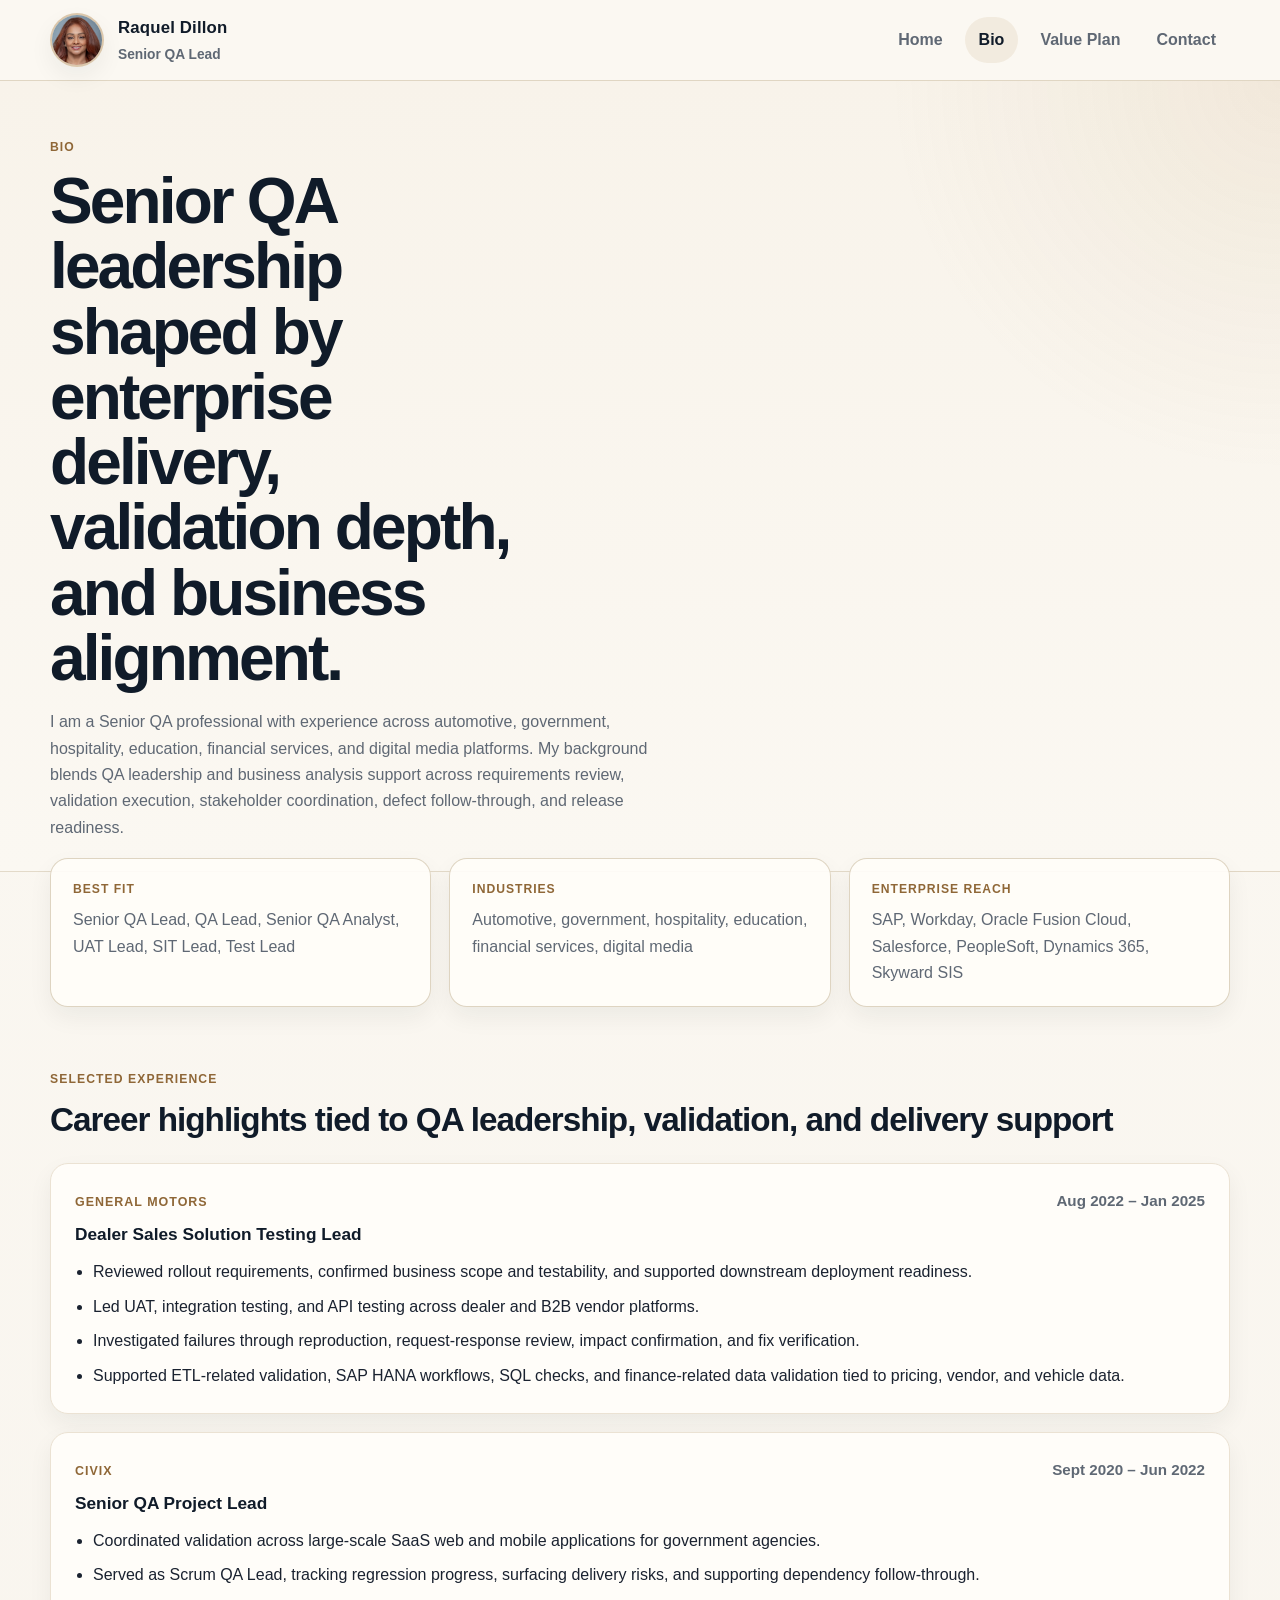
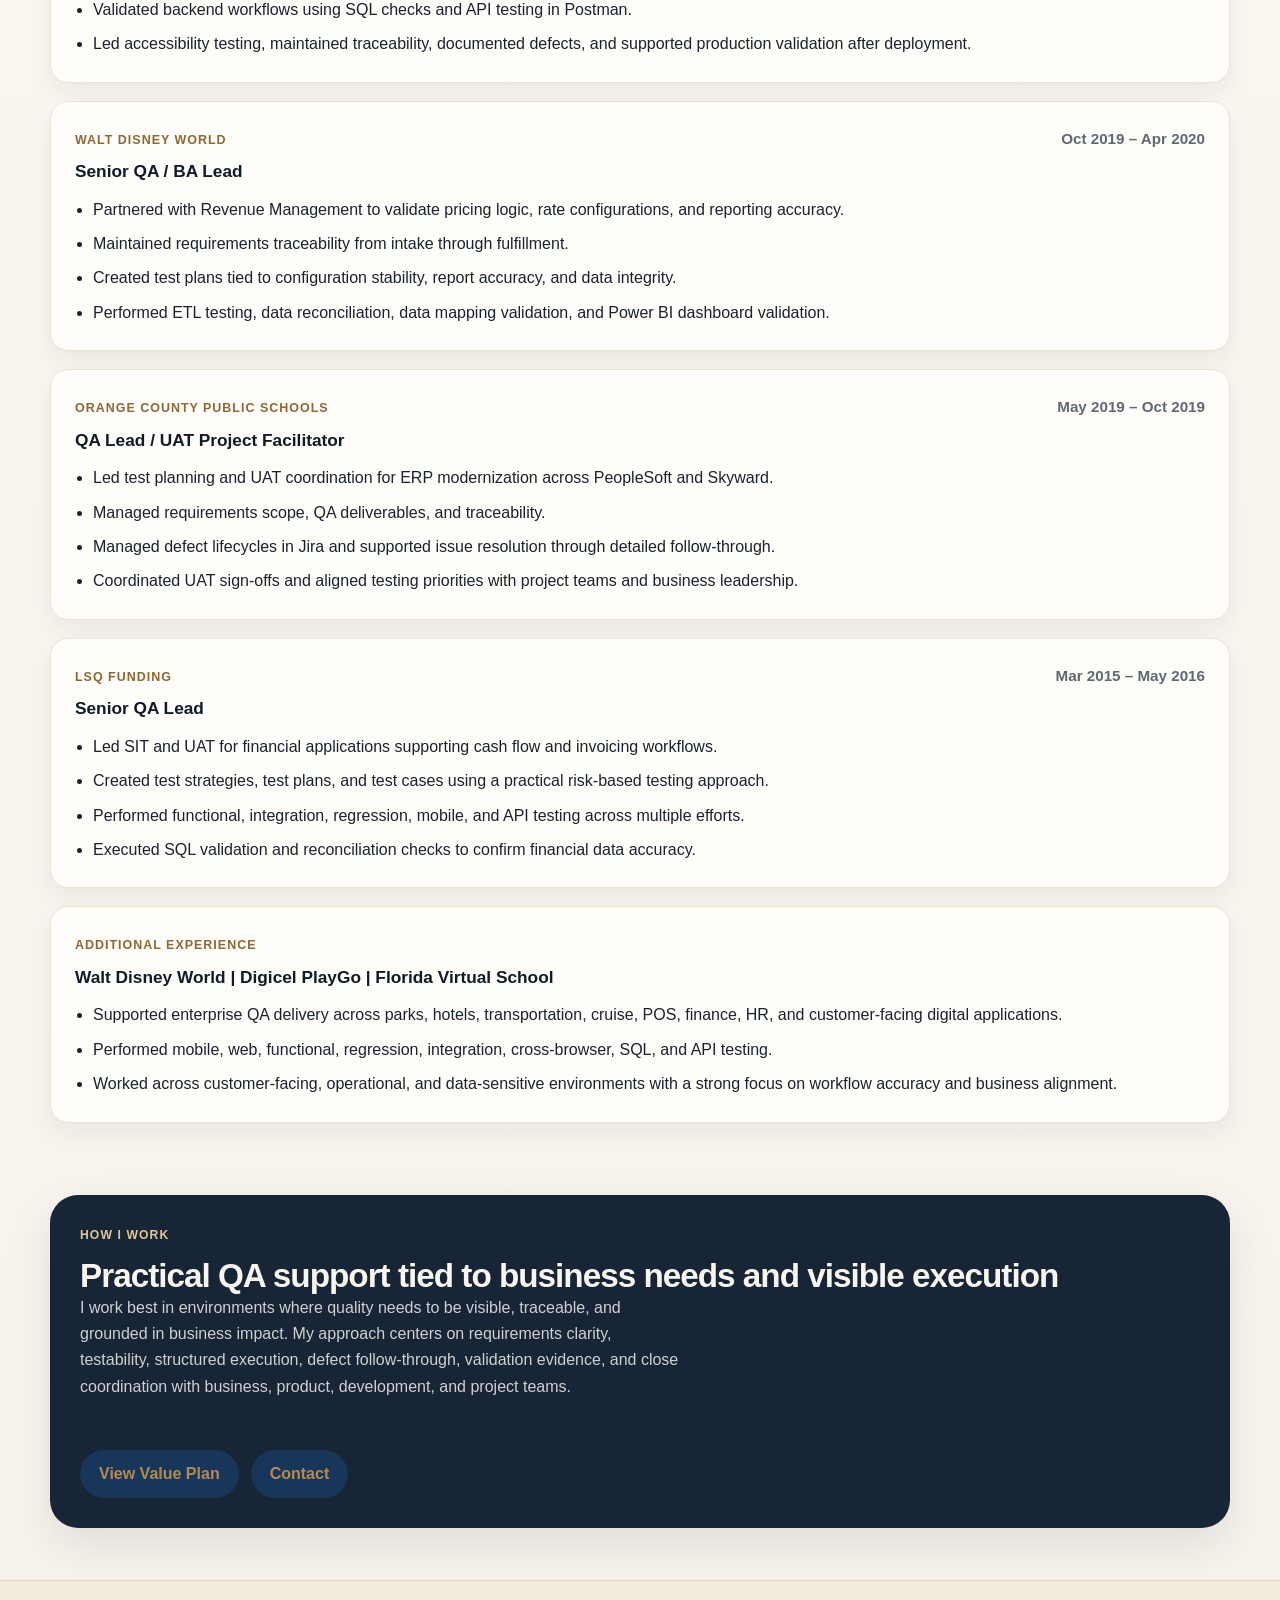
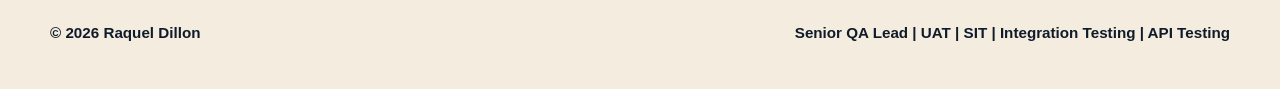
==== bio.html @ 54eb6326 "Update bio.html" ====
<!DOCTYPE html>
<html lang="en">
<head>
  <meta charset="UTF-8" />
  <meta name="viewport" content="width=device-width, initial-scale=1.0" />
  <title>Raquel Dillon | Bio</title>
  <meta
    name="description"
    content="Professional background and selected QA leadership experience across enterprise platforms."
  />
  <link rel="stylesheet" href="style.css" />
</head>
<body>
  <header class="site-header">
    <div class="container header-inner">
      <a class="brand-wrap" href="index.html" aria-label="Raquel Dillon home">
        <img class="profile-thumb" src="profile.jpg" alt="Raquel Dillon" />
        <div class="brand-block">
          <span class="brand-name">Raquel Dillon</span>
          <span class="brand-role">Senior QA Lead</span>
        </div>
      </a>

      <button class="menu-toggle" id="menuToggle" aria-label="Toggle navigation" aria-expanded="false" aria-controls="siteNav">
        <span></span>
        <span></span>
        <span></span>
      </button>

      <nav class="site-nav" id="siteNav">
        <a href="index.html">Home</a>
        <a class="active" href="bio.html">Bio</a>
        <a href="valueplan.html">Value Plan</a>
        <a href="contact.html">Contact</a>
      </nav>
    </div>
  </header>

  <main>
    <section class="hero hero-page">
      <div class="container">
        <div class="page-intro">
          <p class="eyebrow">Bio</p>
          <h1>Senior QA leadership shaped by enterprise delivery, validation depth, and business alignment.</h1>
          <p class="hero-copy narrow-copy">
            I am a Senior QA professional with experience across automotive, government, hospitality, education, financial services, and digital media platforms. My background blends QA leadership and business analysis support across requirements review, validation execution, stakeholder coordination, defect follow-through, and release readiness.
          </p>
        </div>
      </div>
    </section>

    <section class="proof-band">
      <div class="container proof-grid">
        <div class="proof-item">
          <span class="proof-kicker">Best Fit</span>
          <p>Senior QA Lead, QA Lead, Senior QA Analyst, UAT Lead, SIT Lead, Test Lead</p>
        </div>
        <div class="proof-item">
          <span class="proof-kicker">Industries</span>
          <p>Automotive, government, hospitality, education, financial services, digital media</p>
        </div>
        <div class="proof-item">
          <span class="proof-kicker">Enterprise Reach</span>
          <p>SAP, Workday, Oracle Fusion Cloud, Salesforce, PeopleSoft, Dynamics 365, Skyward SIS</p>
        </div>
      </div>
    </section>

    <section class="section">
      <div class="container">
        <div class="section-heading">
          <p class="eyebrow">Selected Experience</p>
          <h2>Career highlights tied to QA leadership, validation, and delivery support</h2>
        </div>

        <div class="bio-stack">
          <article class="bio-entry">
            <div class="bio-entry-head">
              <div>
                <span class="experience-company">General Motors</span>
                <h3>Dealer Sales Solution Testing Lead</h3>
              </div>
              <span class="entry-date">Aug 2022 – Jan 2025</span>
            </div>
            <ul class="feature-list">
              <li>Reviewed rollout requirements, confirmed business scope and testability, and supported downstream deployment readiness.</li>
              <li>Led UAT, integration testing, and API testing across dealer and B2B vendor platforms.</li>
              <li>Investigated failures through reproduction, request-response review, impact confirmation, and fix verification.</li>
              <li>Supported ETL-related validation, SAP HANA workflows, SQL checks, and finance-related data validation tied to pricing, vendor, and vehicle data.</li>
            </ul>
          </article>

          <article class="bio-entry">
            <div class="bio-entry-head">
              <div>
                <span class="experience-company">Civix</span>
                <h3>Senior QA Project Lead</h3>
              </div>
              <span class="entry-date">Sept 2020 – Jun 2022</span>
            </div>
            <ul class="feature-list">
              <li>Coordinated validation across large-scale SaaS web and mobile applications for government agencies.</li>
              <li>Served as Scrum QA Lead, tracking regression progress, surfacing delivery risks, and supporting dependency follow-through.</li>
              <li>Validated backend workflows using SQL checks and API testing in Postman.</li>
              <li>Led accessibility testing, maintained traceability, documented defects, and supported production validation after deployment.</li>
            </ul>
          </article>

          <article class="bio-entry">
            <div class="bio-entry-head">
              <div>
                <span class="experience-company">Walt Disney World</span>
                <h3>Senior QA / BA Lead</h3>
              </div>
              <span class="entry-date">Oct 2019 – Apr 2020</span>
            </div>
            <ul class="feature-list">
              <li>Partnered with Revenue Management to validate pricing logic, rate configurations, and reporting accuracy.</li>
              <li>Maintained requirements traceability from intake through fulfillment.</li>
              <li>Created test plans tied to configuration stability, report accuracy, and data integrity.</li>
              <li>Performed ETL testing, data reconciliation, data mapping validation, and Power BI dashboard validation.</li>
            </ul>
          </article>

          <article class="bio-entry">
            <div class="bio-entry-head">
              <div>
                <span class="experience-company">Orange County Public Schools</span>
                <h3>QA Lead / UAT Project Facilitator</h3>
              </div>
              <span class="entry-date">May 2019 – Oct 2019</span>
            </div>
            <ul class="feature-list">
              <li>Led test planning and UAT coordination for ERP modernization across PeopleSoft and Skyward.</li>
              <li>Managed requirements scope, QA deliverables, and traceability.</li>
              <li>Managed defect lifecycles in Jira and supported issue resolution through detailed follow-through.</li>
              <li>Coordinated UAT sign-offs and aligned testing priorities with project teams and business leadership.</li>
            </ul>
          </article>

          <article class="bio-entry">
            <div class="bio-entry-head">
              <div>
                <span class="experience-company">LSQ Funding</span>
                <h3>Senior QA Lead</h3>
              </div>
              <span class="entry-date">Mar 2015 – May 2016</span>
            </div>
            <ul class="feature-list">
              <li>Led SIT and UAT for financial applications supporting cash flow and invoicing workflows.</li>
              <li>Created test strategies, test plans, and test cases using a practical risk-based testing approach.</li>
              <li>Performed functional, integration, regression, mobile, and API testing across multiple efforts.</li>
              <li>Executed SQL validation and reconciliation checks to confirm financial data accuracy.</li>
            </ul>
          </article>

          <article class="bio-entry">
            <div class="bio-entry-head">
              <div>
                <span class="experience-company">Additional Experience</span>
                <h3>Walt Disney World | Digicel PlayGo | Florida Virtual School</h3>
              </div>
            </div>
            <ul class="feature-list">
              <li>Supported enterprise QA delivery across parks, hotels, transportation, cruise, POS, finance, HR, and customer-facing digital applications.</li>
              <li>Performed mobile, web, functional, regression, integration, cross-browser, SQL, and API testing.</li>
              <li>Worked across customer-facing, operational, and data-sensitive environments with a strong focus on workflow accuracy and business alignment.</li>
            </ul>
          </article>
        </div>
      </div>
    </section>

    <section class="section section-cta">
      <div class="container cta-shell">
        <div>
          <p class="eyebrow">How I Work</p>
          <h2>Practical QA support tied to business needs and visible execution</h2>
          <p class="cta-copy">
            I work best in environments where quality needs to be visible, traceable, and grounded in business impact. My approach centers on requirements clarity, testability, structured execution, defect follow-through, validation evidence, and close coordination with business, product, development, and project teams.
          </p>
        </div>

        <div class="hero-actions">
          <a class="button button-primary" href="valueplan.html">View Value Plan</a>
          <a class="button button-secondary" href="contact.html">Contact</a>
        </div>
      </div>
    </section>
  </main>

  <footer class="site-footer">
    <div class="container footer-inner">
      <p>© 2026 Raquel Dillon</p>
      <p>Senior QA Lead | UAT | SIT | Integration Testing | API Testing</p>
    </div>
  </footer>

  <script src="script.js"></script>
</body>
</html>
---- style.css ----
:root {
  --bg: #f7f3ec;
  --surface: #fffdf9;
  --surface-alt: #f3ebde;
  --surface-contrast: #182537;
  --text: #1a2230;
  --text-soft: #5f6874;
  --text-inverse: #f9f6f0;
  --heading: #101b29;
  --line: #ddd2be;
  --line-soft: #ebe2d3;
  --accent: #b58a52;
  --accent-deep: #8f6737;
  --accent-soft: #efe3d1;
  --blue-dark: #18365a;
  --blue-darker: #122b49;
  --shadow-soft: 0 10px 24px rgba(16, 27, 41, 0.06);
  --shadow-medium: 0 18px 45px rgba(16, 27, 41, 0.1);
  --radius-lg: 28px;
  --radius-md: 18px;
  --radius-sm: 12px;
  --max-width: 1180px;
  --max-text: 760px;
}

*,
*::before,
*::after {
  box-sizing: border-box;
}

html {
  scroll-behavior: smooth;
}

body {
  margin: 0;
  font-family: Arial, Helvetica, sans-serif;
  background: linear-gradient(180deg, #fbf8f2 0%, var(--bg) 100%);
  color: var(--text);
  line-height: 1.65;
}

img {
  display: block;
  max-width: 100%;
}

a {
  color: var(--heading);
  text-decoration: none;
}

a:hover {
  color: var(--accent-deep);
}

.container {
  width: min(calc(100% - 36px), var(--max-width));
  margin: 0 auto;
}

.site-header {
  position: sticky;
  top: 0;
  z-index: 1000;
  background: rgba(251, 248, 242, 0.94);
  backdrop-filter: blur(12px);
  border-bottom: 1px solid rgba(221, 210, 190, 0.9);
}

.header-inner {
  min-height: 80px;
  display: flex;
  align-items: center;
  justify-content: space-between;
  gap: 24px;
}

.brand-wrap {
  display: inline-flex;
  align-items: center;
  gap: 14px;
  color: inherit;
}

.profile-thumb {
  width: 54px;
  height: 54px;
  border-radius: 50%;
  object-fit: cover;
  border: 2px solid rgba(181, 138, 82, 0.35);
  box-shadow: var(--shadow-soft);
  background: #efe7db;
  flex-shrink: 0;
}

.brand-block {
  display: flex;
  flex-direction: column;
  gap: 2px;
}

.brand-name {
  font-size: 1.05rem;
  font-weight: 800;
  color: var(--heading);
  letter-spacing: 0.01em;
}

.brand-role {
  font-size: 0.86rem;
  color: var(--text-soft);
  font-weight: 700;
}

.site-nav {
  display: flex;
  align-items: center;
  gap: 8px;
}

.site-nav a {
  padding: 10px 14px;
  border-radius: 999px;
  font-weight: 700;
  color: var(--text-soft);
  transition: 0.2s ease;
}

.site-nav a:hover,
.site-nav a.active {
  color: var(--heading);
  background: rgba(181, 138, 82, 0.12);
}

.menu-toggle {
  display: none;
  width: 46px;
  height: 46px;
  border: 1px solid var(--line);
  background: var(--surface);
  border-radius: 12px;
  padding: 10px;
  cursor: pointer;
}

.menu-toggle span {
  display: block;
  height: 2px;
  margin: 6px 0;
  background: var(--heading);
  border-radius: 999px;
}

.hero {
  padding: 56px 0 30px;
}

.hero-home {
  background:
    radial-gradient(circle at top right, rgba(181, 138, 82, 0.14), transparent 30%),
    linear-gradient(135deg, #f8f3ea 0%, #fbf8f2 52%, #efe4d4 100%);
  border-bottom: 1px solid rgba(221, 210, 190, 0.75);
}

.hero-page {
  background:
    radial-gradient(circle at top right, rgba(181, 138, 82, 0.1), transparent 26%),
    linear-gradient(180deg, #f8f3ea 0%, #fbf8f2 100%);
  border-bottom: 1px solid rgba(221, 210, 190, 0.75);
}

.hero-layout {
  display: grid;
  grid-template-columns: minmax(0, 1.35fr) minmax(300px, 0.8fr);
  gap: 28px;
  align-items: start;
}

.hero-content {
  max-width: 860px;
}

.page-intro {
  max-width: 980px;
}

.eyebrow {
  margin: 0 0 12px;
  text-transform: uppercase;
  letter-spacing: 0.09em;
  font-size: 0.76rem;
  font-weight: 800;
  color: var(--accent-deep);
}

h1,
h2,
h3 {
  margin: 0;
  color: var(--heading);
}

h1 {
  font-size: clamp(2.6rem, 5vw, 4.8rem);
  line-height: 1.02;
  letter-spacing: -0.045em;
  max-width: 9.5ch;
}

.hero-page h1 {
  max-width: 14ch;
}

h2 {
  font-size: clamp(1.55rem, 2.6vw, 2.35rem);
  line-height: 1.14;
  letter-spacing: -0.03em;
}

h3 {
  font-size: 1.08rem;
  line-height: 1.3;
}

.hero-copy,
.single-panel p,
.statement-card p,
.experience-card p,
.bio-entry p,
.contact-panel p,
.cta-copy,
.proof-item p {
  margin: 0;
  color: var(--text-soft);
}

.hero-copy {
  margin-top: 18px;
  font-size: 1rem;
  max-width: 62ch;
}

.narrow-copy {
  max-width: 70ch;
}

.hero-panel {
  display: flex;
}

.hero-panel-inner {
  width: 100%;
  padding: 28px;
  background: var(--surface-contrast);
  color: var(--text-inverse);
  border-radius: var(--radius-lg);
  box-shadow: var(--shadow-medium);
  border: 1px solid rgba(181, 138, 82, 0.22);
}

.panel-label {
  margin: 0 0 14px;
  color: #e3c597;
  font-size: 0.78rem;
  font-weight: 800;
  text-transform: uppercase;
  letter-spacing: 0.09em;
}

.hero-panel .feature-list {
  color: var(--text-inverse);
}

.hero-actions,
.section-actions {
  display: flex;
  flex-wrap: wrap;
  gap: 12px;
  margin-top: 28px;
}

.button {
  min-height: 48px;
  padding: 0 18px;
  border-radius: 999px;
  display: inline-flex;
  align-items: center;
  justify-content: center;
  font-weight: 800;
  border: 1px solid var(--blue-dark);
  transition: 0.2s ease;
}

.button-primary,
.button-secondary {
  background: var(--blue-dark);
  color: var(--accent);
  border-color: var(--blue-dark);
}

.button-primary:hover,
.button-secondary:hover {
  background: var(--blue-darker);
  color: var(--accent);
  border-color: var(--blue-darker);
}

.proof-band {
  padding: 0 0 18px;
}

.proof-grid {
  display: grid;
  grid-template-columns: repeat(3, minmax(0, 1fr));
  gap: 18px;
  margin-top: -14px;
}

.proof-item {
  background: rgba(255, 253, 249, 0.92);
  border: 1px solid rgba(221, 210, 190, 0.95);
  border-radius: var(--radius-md);
  padding: 20px 22px;
  box-shadow: var(--shadow-soft);
}

.proof-kicker {
  display: block;
  margin-bottom: 8px;
  font-size: 0.76rem;
  font-weight: 800;
  text-transform: uppercase;
  letter-spacing: 0.08em;
  color: var(--accent-deep);
}

.section {
  padding: 44px 0;
}

.section-contrast {
  background: linear-gradient(180deg, rgba(239, 228, 212, 0.35) 0%, rgba(248, 243, 234, 0.18) 100%);
  border-top: 1px solid rgba(221, 210, 190, 0.55);
  border-bottom: 1px solid rgba(221, 210, 190, 0.55);
}

.section-cta {
  padding-top: 28px;
  padding-bottom: 52px;
}

.section-heading {
  margin-bottom: 24px;
}

.editorial-grid {
  display: grid;
  grid-template-columns: repeat(2, minmax(0, 1fr));
  gap: 18px;
}

.statement-card {
  background: rgba(255, 253, 249, 0.8);
  border: 1px solid var(--line-soft);
  border-radius: var(--radius-md);
  padding: 24px;
  box-shadow: var(--shadow-soft);
}

.statement-card h3 {
  margin-bottom: 10px;
}

.experience-strip {
  display: grid;
  grid-template-columns: repeat(3, minmax(0, 1fr));
  gap: 18px;
}

.experience-card {
  background: var(--surface);
  border: 1px solid var(--line-soft);
  border-radius: var(--radius-md);
  padding: 24px;
  box-shadow: var(--shadow-soft);
}

.experience-company {
  display: inline-block;
  margin-bottom: 10px;
  color: var(--accent-deep);
  font-size: 0.78rem;
  font-weight: 800;
  letter-spacing: 0.08em;
  text-transform: uppercase;
}

.single-panel {
  background: var(--surface);
  border: 1px solid var(--line-soft);
  border-radius: var(--radius-md);
  padding: 26px;
  box-shadow: var(--shadow-soft);
}

.text-link {
  font-weight: 800;
  color: var(--heading);
}

.text-link:hover {
  color: var(--accent-deep);
}

.bio-stack {
  display: grid;
  gap: 18px;
}

.bio-entry {
  background: var(--surface);
  border: 1px solid var(--line-soft);
  border-radius: var(--radius-md);
  padding: 24px;
  box-shadow: var(--shadow-soft);
}

.bio-entry-head {
  display: flex;
  justify-content: space-between;
  gap: 16px;
  align-items: flex-start;
  margin-bottom: 14px;
}

.entry-date {
  white-space: nowrap;
  color: var(--text-soft);
  font-weight: 700;
  font-size: 0.95rem;
}

.timeline-grid {
  display: grid;
  grid-template-columns: repeat(2, minmax(0, 1fr));
  gap: 18px;
}

.timeline-card {
  background: var(--surface);
  border: 1px solid var(--line-soft);
  border-radius: var(--radius-md);
  padding: 24px;
  box-shadow: var(--shadow-soft);
}

.timeline-step {
  display: inline-block;
  margin-bottom: 10px;
  color: var(--accent-deep);
  font-size: 0.78rem;
  font-weight: 800;
  letter-spacing: 0.08em;
  text-transform: uppercase;
}

.timeline-card h3 {
  margin-bottom: 8px;
}

.timeline-card p {
  font-size: 0.88rem;
  line-height: 1.45;
  color: var(--text-soft);
  margin: 0 0 14px;
}

.feature-list {
  margin: 0;
  padding-left: 18px;
}

.feature-list li + li {
  margin-top: 8px;
}

.contact-shell {
  display: grid;
  grid-template-columns: minmax(0, 0.95fr) minmax(0, 1.05fr);
  gap: 18px;
}

.contact-panel {
  background: var(--surface);
  border: 1px solid var(--line-soft);
  border-radius: var(--radius-lg);
  padding: 28px;
  box-shadow: var(--shadow-soft);
}

.contact-panel-accent {
  background: linear-gradient(145deg, #fffaf2 0%, #f1e5d2 100%);
  border-color: rgba(181, 138, 82, 0.3);
}

.contact-line {
  display: grid;
  grid-template-columns: 110px 1fr;
  gap: 14px;
  padding: 16px 0;
  border-bottom: 1px solid rgba(221, 210, 190, 0.65);
}

.contact-line:last-child {
  border-bottom: 0;
}

.contact-label {
  font-weight: 800;
  color: var(--heading);
}

.contact-line a {
  font-weight: 700;
  word-break: break-word;
}

.cta-shell {
  background: var(--surface-contrast);
  color: var(--text-inverse);
  border-radius: var(--radius-lg);
  padding: 30px;
  display: flex;
  flex-wrap: wrap;
  justify-content: space-between;
  gap: 22px 28px;
  align-items: center;
  box-shadow: var(--shadow-medium);
}

.cta-shell h2 {
  color: var(--text-inverse);
}

.cta-shell .cta-copy {
  color: rgba(249, 246, 240, 0.82);
  max-width: 68ch;
}

.cta-shell .eyebrow {
  color: #e3c597;
}

.site-footer {
  border-top: 1px solid rgba(221, 210, 190, 0.85);
  background: #f3ecdf;
}

.footer-inner {
  display: flex;
  flex-wrap: wrap;
  justify-content: space-between;
  gap: 12px 24px;
  padding: 24px 0 28px;
  font-size: 0.95rem;
  font-weight: 700;
  color: var(--heading);
}

@media (max-width: 980px) {
  .hero-layout,
  .proof-grid,
  .editorial-grid,
  .experience-strip,
  .timeline-grid,
  .contact-shell {
    grid-template-columns: 1fr;
  }

  .bio-entry-head {
    flex-direction: column;
  }

  .menu-toggle {
    display: inline-block;
  }

  .site-nav {
    position: absolute;
    top: calc(100% + 8px);
    right: 18px;
    left: 18px;
    display: none;
    flex-direction: column;
    align-items: stretch;
    gap: 8px;
    padding: 14px;
    background: rgba(255, 253, 249, 0.98);
    border: 1px solid var(--line);
    border-radius: 18px;
    box-shadow: var(--shadow-medium);
  }

  .site-nav.show {
    display: flex;
  }

  .site-nav a {
    padding: 12px 14px;
    border-radius: 12px;
  }
}

@media (max-width: 720px) {
  .hero {
    padding-top: 48px;
    padding-bottom: 24px;
  }

  h1 {
    max-width: none;
    font-size: clamp(2rem, 8vw, 3rem);
    line-height: 1.04;
  }

  .hero-page h1 {
    max-width: none;
  }

  .hero-panel-inner,
  .statement-card,
  .experience-card,
  .single-panel,
  .bio-entry,
  .timeline-card,
  .contact-panel,
  .cta-shell {
    padding: 22px;
  }

  .contact-line {
    grid-template-columns: 1fr;
    gap: 6px;
  }

  .footer-inner {
    flex-direction: column;
  }

  .profile-thumb {
    width: 48px;
    height: 48px;
  }
}
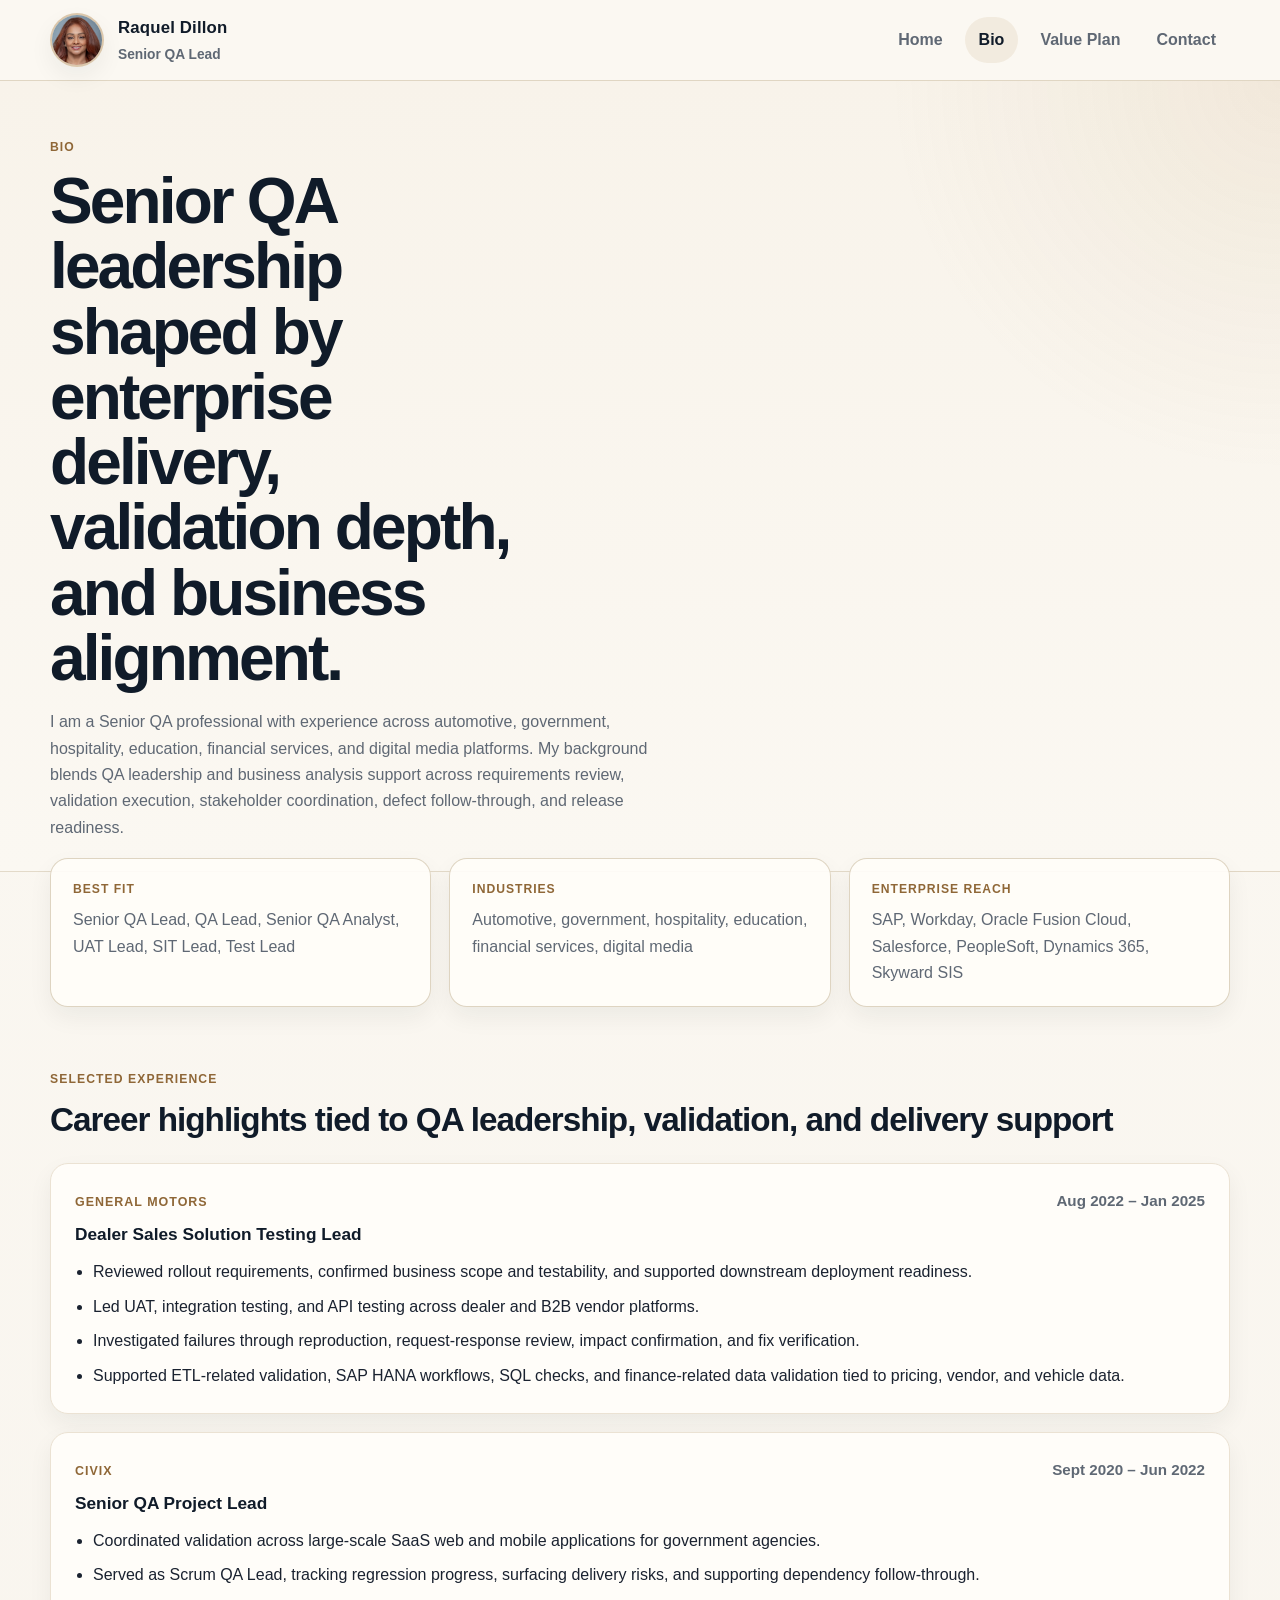
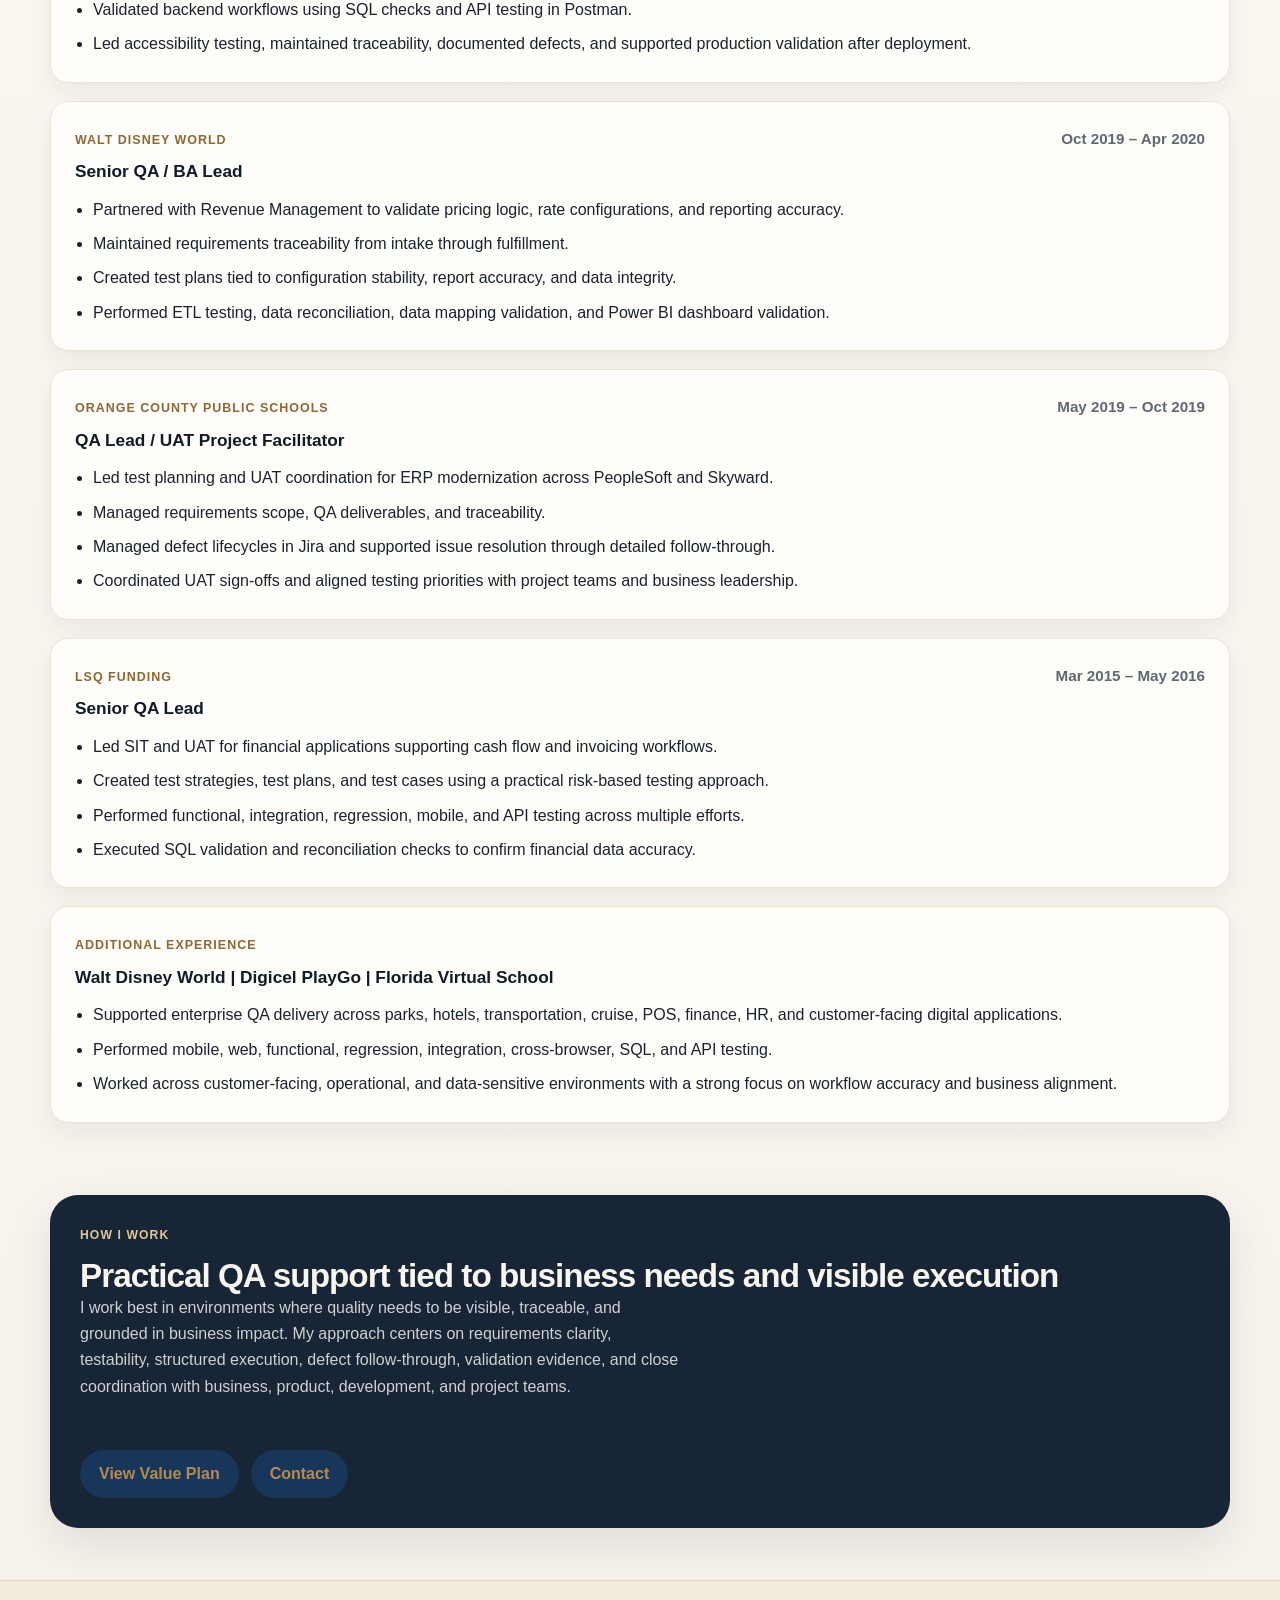
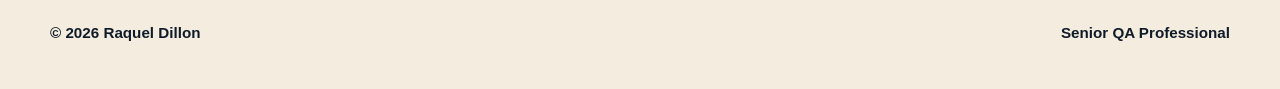
==== commit e6342282: "Update bio.html" ====
--- a/bio.html
+++ b/bio.html
@@ -192,7 +192,7 @@
   <footer class="site-footer">
     <div class="container footer-inner">
       <p>© 2026 Raquel Dillon</p>
-      <p>Senior QA Lead | UAT | SIT | Integration Testing | API Testing</p>
+      <p>Senior QA Professional</p>
     </div>
   </footer>
 
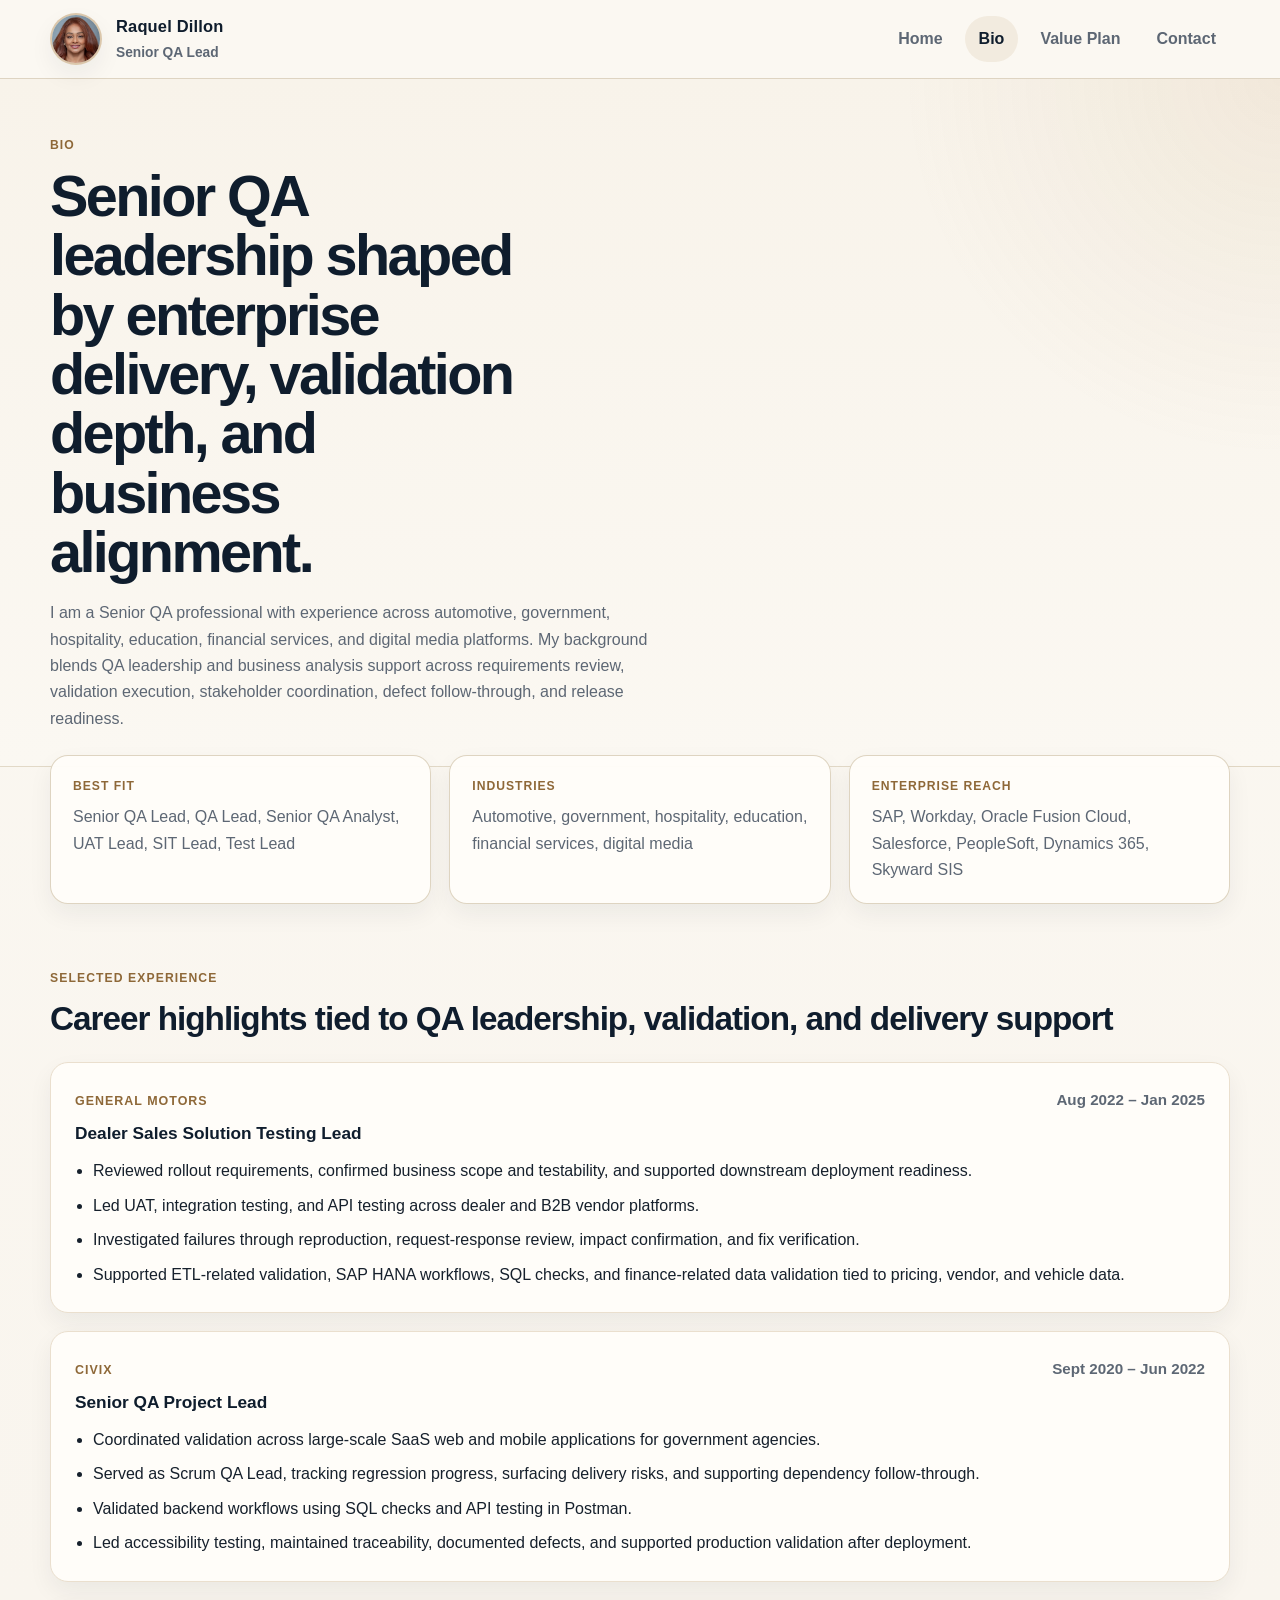
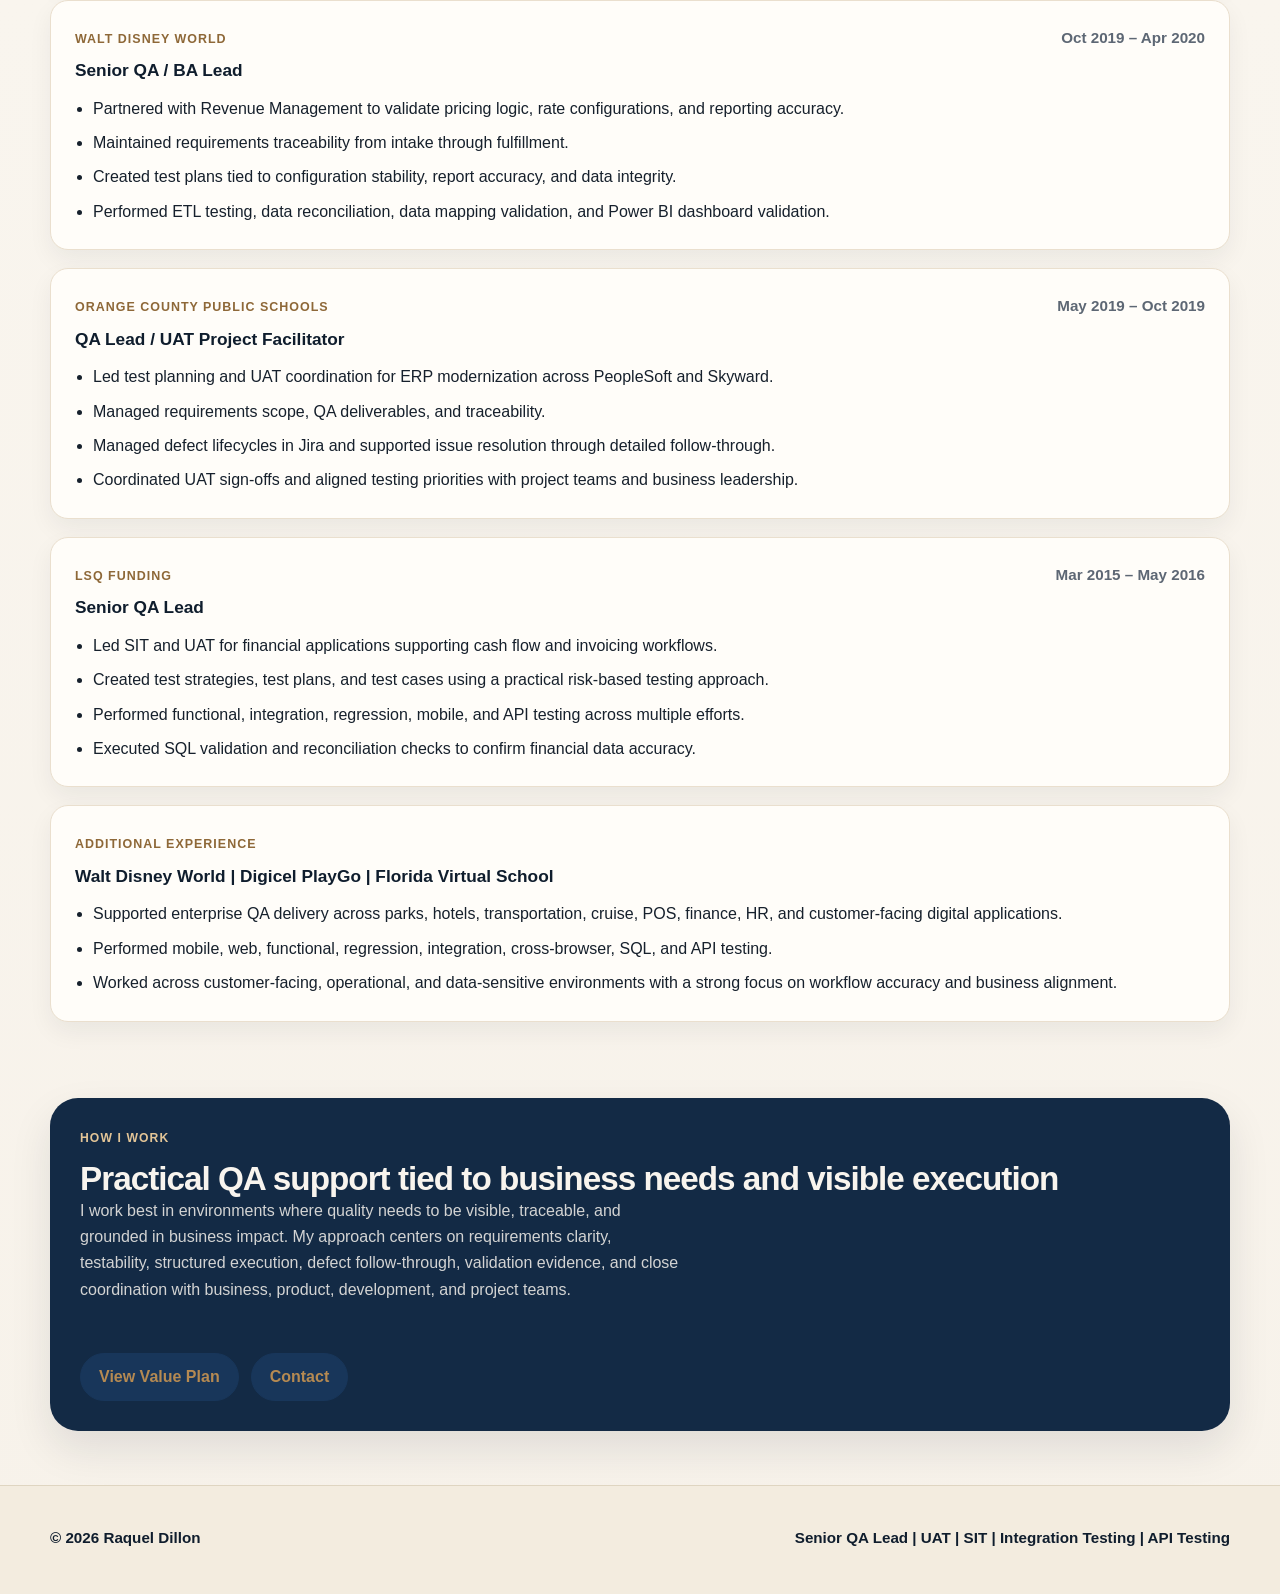
==== commit 7c65b1d2: "Update bio.html" ====
--- a/bio.html
+++ b/bio.html
@@ -182,8 +182,8 @@
         </div>
 
         <div class="hero-actions">
-          <a class="button button-primary" href="valueplan.html">View Value Plan</a>
-          <a class="button button-secondary" href="contact.html">Contact</a>
+          <a class="button" href="valueplan.html">View Value Plan</a>
+          <a class="button" href="contact.html">Contact</a>
         </div>
       </div>
     </section>
@@ -192,7 +192,7 @@
   <footer class="site-footer">
     <div class="container footer-inner">
       <p>© 2026 Raquel Dillon</p>
-      <p>Senior QA Professional</p>
+      <p>Senior QA Lead | UAT | SIT | Integration Testing | API Testing</p>
     </div>
   </footer>
 
--- a/style.css
+++ b/style.css
@@ -1,21 +1,21 @@
 :root {
-  --bg: #f7f3ec;
+  --bg: #f7f2ea;
+  --bg-soft: #fbf8f2;
   --surface: #fffdf9;
-  --surface-alt: #f3ebde;
-  --surface-contrast: #182537;
-  --text: #1a2230;
-  --text-soft: #5f6874;
-  --text-inverse: #f9f6f0;
-  --heading: #101b29;
+  --surface-alt: #f2e9dc;
+  --surface-dark: #132a45;
+  --text: #16202c;
+  --text-soft: #5d6774;
+  --text-inverse: #f8f4ee;
+  --heading: #0f1d2d;
   --line: #ddd2be;
-  --line-soft: #ebe2d3;
+  --line-soft: #eadfce;
   --accent: #b58a52;
-  --accent-deep: #8f6737;
-  --accent-soft: #efe3d1;
+  --accent-deep: #8e6838;
   --blue-dark: #18365a;
-  --blue-darker: #122b49;
-  --shadow-soft: 0 10px 24px rgba(16, 27, 41, 0.06);
-  --shadow-medium: 0 18px 45px rgba(16, 27, 41, 0.1);
+  --blue-darker: #102844;
+  --shadow-soft: 0 10px 24px rgba(15, 29, 45, 0.06);
+  --shadow-medium: 0 18px 42px rgba(15, 29, 45, 0.10);
   --radius-lg: 28px;
   --radius-md: 18px;
   --radius-sm: 12px;
@@ -36,7 +36,7 @@
 body {
   margin: 0;
   font-family: Arial, Helvetica, sans-serif;
-  background: linear-gradient(180deg, #fbf8f2 0%, var(--bg) 100%);
+  background: linear-gradient(180deg, var(--bg-soft) 0%, var(--bg) 100%);
   color: var(--text);
   line-height: 1.65;
 }
@@ -66,15 +66,15 @@
   z-index: 1000;
   background: rgba(251, 248, 242, 0.94);
   backdrop-filter: blur(12px);
-  border-bottom: 1px solid rgba(221, 210, 190, 0.9);
+  border-bottom: 1px solid rgba(221, 210, 190, 0.92);
 }
 
 .header-inner {
-  min-height: 80px;
+  min-height: 78px;
   display: flex;
   align-items: center;
   justify-content: space-between;
-  gap: 24px;
+  gap: 20px;
 }
 
 .brand-wrap {
@@ -82,11 +82,12 @@
   align-items: center;
   gap: 14px;
   color: inherit;
+  min-width: 0;
 }
 
 .profile-thumb {
-  width: 54px;
-  height: 54px;
+  width: 52px;
+  height: 52px;
   border-radius: 50%;
   object-fit: cover;
   border: 2px solid rgba(181, 138, 82, 0.35);
@@ -99,10 +100,11 @@
   display: flex;
   flex-direction: column;
   gap: 2px;
+  min-width: 0;
 }
 
 .brand-name {
-  font-size: 1.05rem;
+  font-size: 1.03rem;
   font-weight: 800;
   color: var(--heading);
   letter-spacing: 0.01em;
@@ -125,7 +127,7 @@
   border-radius: 999px;
   font-weight: 700;
   color: var(--text-soft);
-  transition: 0.2s ease;
+  transition: background-color 0.2s ease, color 0.2s ease;
 }
 
 .site-nav a:hover,
@@ -154,32 +156,32 @@
 }
 
 .hero {
-  padding: 56px 0 30px;
+  padding: 56px 0 34px;
 }
 
 .hero-home {
   background:
     radial-gradient(circle at top right, rgba(181, 138, 82, 0.14), transparent 30%),
-    linear-gradient(135deg, #f8f3ea 0%, #fbf8f2 52%, #efe4d4 100%);
-  border-bottom: 1px solid rgba(221, 210, 190, 0.75);
+    linear-gradient(135deg, #f8f3ea 0%, #fbf8f2 55%, #efe4d4 100%);
+  border-bottom: 1px solid rgba(221, 210, 190, 0.78);
 }
 
 .hero-page {
   background:
-    radial-gradient(circle at top right, rgba(181, 138, 82, 0.1), transparent 26%),
+    radial-gradient(circle at top right, rgba(181, 138, 82, 0.10), transparent 26%),
     linear-gradient(180deg, #f8f3ea 0%, #fbf8f2 100%);
-  border-bottom: 1px solid rgba(221, 210, 190, 0.75);
+  border-bottom: 1px solid rgba(221, 210, 190, 0.78);
 }
 
 .hero-layout {
   display: grid;
-  grid-template-columns: minmax(0, 1.35fr) minmax(300px, 0.8fr);
+  grid-template-columns: minmax(0, 1.3fr) minmax(300px, 0.75fr);
   gap: 28px;
   align-items: start;
 }
 
 .hero-content {
-  max-width: 860px;
+  max-width: 840px;
 }
 
 .page-intro {
@@ -203,18 +205,18 @@
 }
 
 h1 {
-  font-size: clamp(2.6rem, 5vw, 4.8rem);
-  line-height: 1.02;
+  font-size: clamp(2.35rem, 4.5vw, 4.7rem);
+  line-height: 1.03;
   letter-spacing: -0.045em;
-  max-width: 9.5ch;
+  max-width: 11.5ch;
 }
 
 .hero-page h1 {
-  max-width: 14ch;
+  max-width: 15ch;
 }
 
 h2 {
-  font-size: clamp(1.55rem, 2.6vw, 2.35rem);
+  font-size: clamp(1.55rem, 2.6vw, 2.3rem);
   line-height: 1.14;
   letter-spacing: -0.03em;
 }
@@ -225,13 +227,14 @@
 }
 
 .hero-copy,
-.single-panel p,
+.proof-item p,
 .statement-card p,
 .experience-card p,
 .bio-entry p,
+.single-panel p,
+.timeline-card p,
 .contact-panel p,
-.cta-copy,
-.proof-item p {
+.cta-copy {
   margin: 0;
   color: var(--text-soft);
 }
@@ -239,7 +242,7 @@
 .hero-copy {
   margin-top: 18px;
   font-size: 1rem;
-  max-width: 62ch;
+  max-width: 64ch;
 }
 
 .narrow-copy {
@@ -253,11 +256,11 @@
 .hero-panel-inner {
   width: 100%;
   padding: 28px;
-  background: var(--surface-contrast);
+  background: var(--surface-dark);
   color: var(--text-inverse);
   border-radius: var(--radius-lg);
   box-shadow: var(--shadow-medium);
-  border: 1px solid rgba(181, 138, 82, 0.22);
+  border: 1px solid rgba(181, 138, 82, 0.24);
 }
 
 .panel-label {
@@ -290,18 +293,12 @@
   justify-content: center;
   font-weight: 800;
   border: 1px solid var(--blue-dark);
-  transition: 0.2s ease;
-}
-
-.button-primary,
-.button-secondary {
   background: var(--blue-dark);
   color: var(--accent);
-  border-color: var(--blue-dark);
-}
-
-.button-primary:hover,
-.button-secondary:hover {
+  transition: background-color 0.2s ease, border-color 0.2s ease, color 0.2s ease;
+}
+
+.button:hover {
   background: var(--blue-darker);
   color: var(--accent);
   border-color: var(--blue-darker);
@@ -315,11 +312,11 @@
   display: grid;
   grid-template-columns: repeat(3, minmax(0, 1fr));
   gap: 18px;
-  margin-top: -14px;
+  margin-top: -12px;
 }
 
 .proof-item {
-  background: rgba(255, 253, 249, 0.92);
+  background: rgba(255, 253, 249, 0.96);
   border: 1px solid rgba(221, 210, 190, 0.95);
   border-radius: var(--radius-md);
   padding: 20px 22px;
@@ -337,18 +334,18 @@
 }
 
 .section {
-  padding: 44px 0;
+  padding: 46px 0;
 }
 
 .section-contrast {
-  background: linear-gradient(180deg, rgba(239, 228, 212, 0.35) 0%, rgba(248, 243, 234, 0.18) 100%);
+  background: linear-gradient(180deg, rgba(239, 228, 212, 0.32) 0%, rgba(248, 243, 234, 0.16) 100%);
   border-top: 1px solid rgba(221, 210, 190, 0.55);
   border-bottom: 1px solid rgba(221, 210, 190, 0.55);
 }
 
 .section-cta {
-  padding-top: 28px;
-  padding-bottom: 52px;
+  padding-top: 30px;
+  padding-bottom: 54px;
 }
 
 .section-heading {
@@ -362,7 +359,7 @@
 }
 
 .statement-card {
-  background: rgba(255, 253, 249, 0.8);
+  background: rgba(255, 253, 249, 0.92);
   border: 1px solid var(--line-soft);
   border-radius: var(--radius-md);
   padding: 24px;
@@ -473,7 +470,6 @@
 .timeline-card p {
   font-size: 0.88rem;
   line-height: 1.45;
-  color: var(--text-soft);
   margin: 0 0 14px;
 }
 
@@ -528,7 +524,7 @@
 }
 
 .cta-shell {
-  background: var(--surface-contrast);
+  background: var(--surface-dark);
   color: var(--text-inverse);
   border-radius: var(--radius-lg);
   padding: 30px;
@@ -545,7 +541,7 @@
 }
 
 .cta-shell .cta-copy {
-  color: rgba(249, 246, 240, 0.82);
+  color: rgba(248, 244, 238, 0.84);
   max-width: 68ch;
 }
 
@@ -554,7 +550,7 @@
 }
 
 .site-footer {
-  border-top: 1px solid rgba(221, 210, 190, 0.85);
+  border-top: 1px solid rgba(221, 210, 190, 0.88);
   background: #f3ecdf;
 }
 
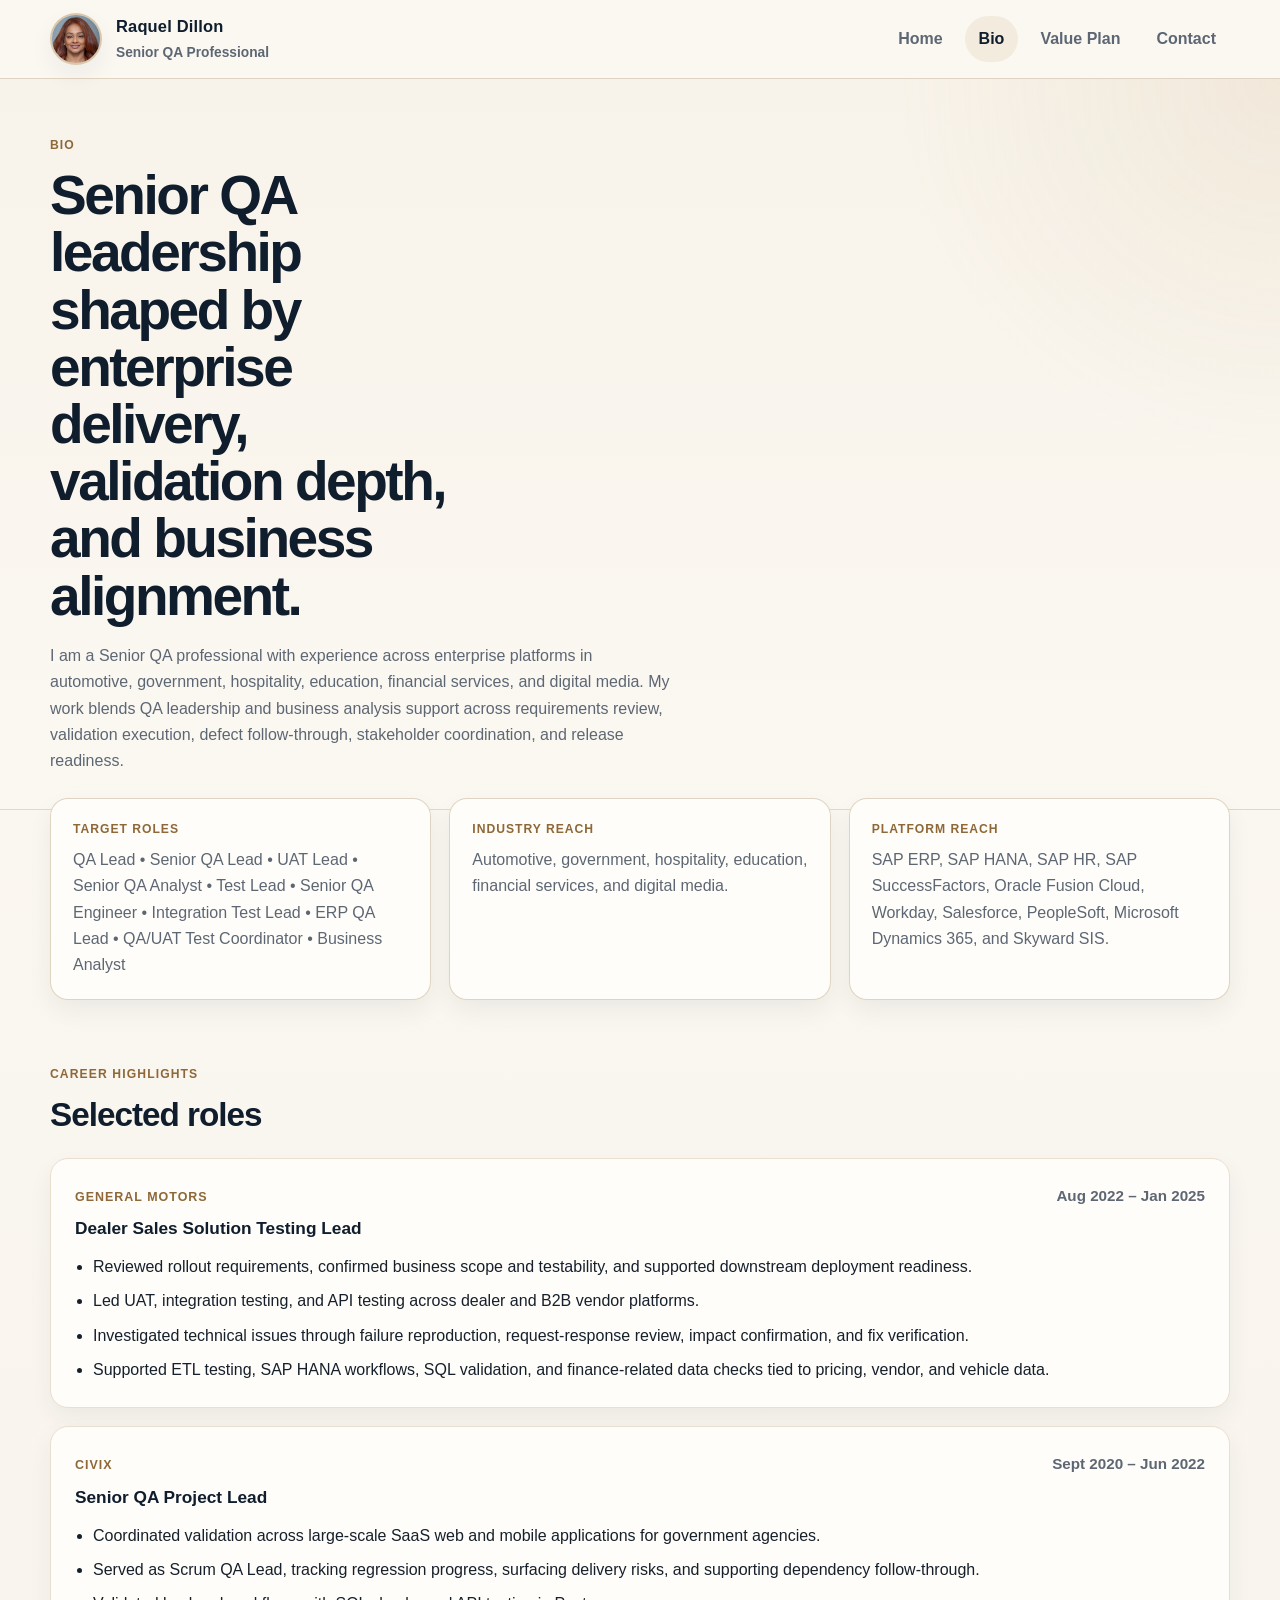
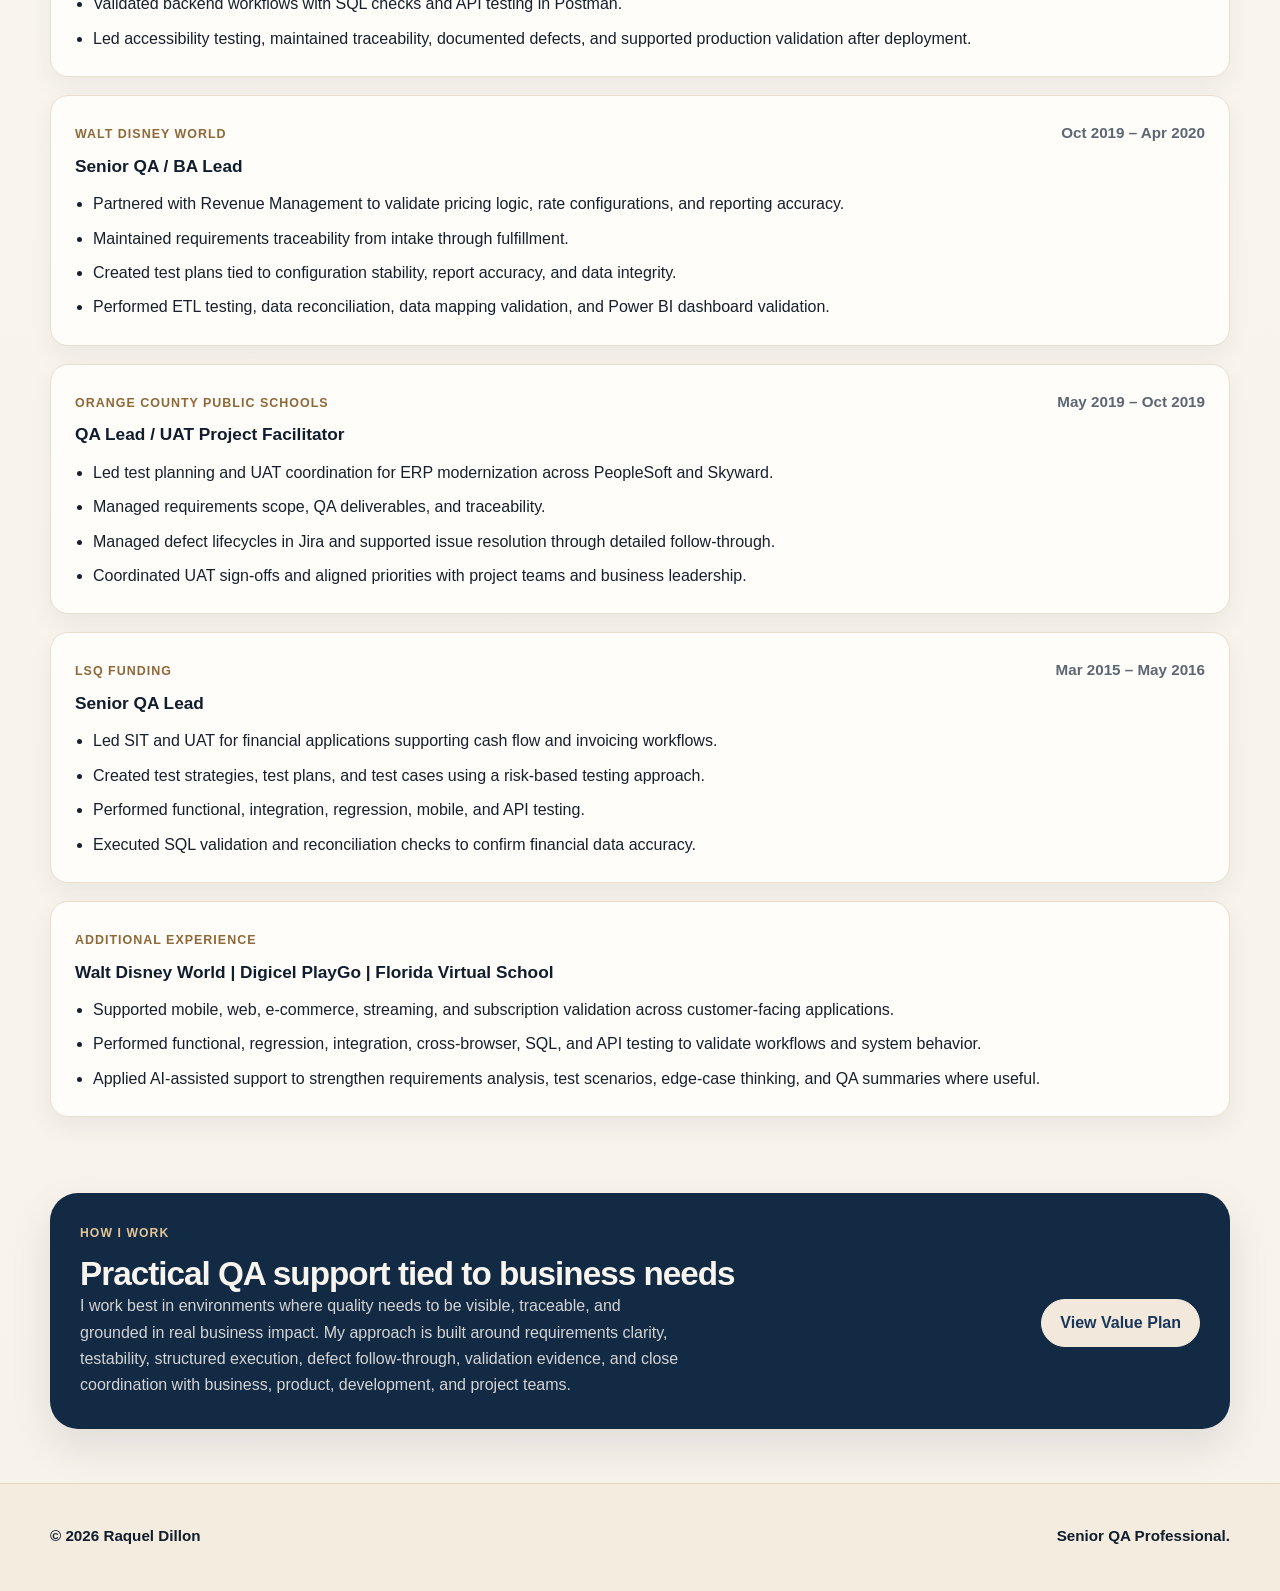
==== commit e824cbb9: "Update bio.html" ====
--- a/bio.html
+++ b/bio.html
@@ -17,7 +17,7 @@
         <img class="profile-thumb" src="profile.jpg" alt="Raquel Dillon" />
         <div class="brand-block">
           <span class="brand-name">Raquel Dillon</span>
-          <span class="brand-role">Senior QA Lead</span>
+          <span class="brand-role">Senior QA Professional</span>
         </div>
       </a>
 
@@ -43,7 +43,7 @@
           <p class="eyebrow">Bio</p>
           <h1>Senior QA leadership shaped by enterprise delivery, validation depth, and business alignment.</h1>
           <p class="hero-copy narrow-copy">
-            I am a Senior QA professional with experience across automotive, government, hospitality, education, financial services, and digital media platforms. My background blends QA leadership and business analysis support across requirements review, validation execution, stakeholder coordination, defect follow-through, and release readiness.
+            I am a Senior QA professional with experience across enterprise platforms in automotive, government, hospitality, education, financial services, and digital media. My work blends QA leadership and business analysis support across requirements review, validation execution, defect follow-through, stakeholder coordination, and release readiness.
           </p>
         </div>
       </div>
@@ -52,16 +52,16 @@
     <section class="proof-band">
       <div class="container proof-grid">
         <div class="proof-item">
-          <span class="proof-kicker">Best Fit</span>
-          <p>Senior QA Lead, QA Lead, Senior QA Analyst, UAT Lead, SIT Lead, Test Lead</p>
+          <span class="proof-kicker">Target Roles</span>
+          <p>QA Lead • Senior QA Lead • UAT Lead • Senior QA Analyst • Test Lead • Senior QA Engineer • Integration Test Lead • ERP QA Lead • QA/UAT Test Coordinator • Business Analyst</p>
         </div>
         <div class="proof-item">
-          <span class="proof-kicker">Industries</span>
-          <p>Automotive, government, hospitality, education, financial services, digital media</p>
+          <span class="proof-kicker">Industry Reach</span>
+          <p>Automotive, government, hospitality, education, financial services, and digital media.</p>
         </div>
         <div class="proof-item">
-          <span class="proof-kicker">Enterprise Reach</span>
-          <p>SAP, Workday, Oracle Fusion Cloud, Salesforce, PeopleSoft, Dynamics 365, Skyward SIS</p>
+          <span class="proof-kicker">Platform Reach</span>
+          <p>SAP ERP, SAP HANA, SAP HR, SAP SuccessFactors, Oracle Fusion Cloud, Workday, Salesforce, PeopleSoft, Microsoft Dynamics 365, and Skyward SIS.</p>
         </div>
       </div>
     </section>
@@ -69,8 +69,8 @@
     <section class="section">
       <div class="container">
         <div class="section-heading">
-          <p class="eyebrow">Selected Experience</p>
-          <h2>Career highlights tied to QA leadership, validation, and delivery support</h2>
+          <p class="eyebrow">Career Highlights</p>
+          <h2>Selected roles</h2>
         </div>
 
         <div class="bio-stack">
@@ -85,8 +85,8 @@
             <ul class="feature-list">
               <li>Reviewed rollout requirements, confirmed business scope and testability, and supported downstream deployment readiness.</li>
               <li>Led UAT, integration testing, and API testing across dealer and B2B vendor platforms.</li>
-              <li>Investigated failures through reproduction, request-response review, impact confirmation, and fix verification.</li>
-              <li>Supported ETL-related validation, SAP HANA workflows, SQL checks, and finance-related data validation tied to pricing, vendor, and vehicle data.</li>
+              <li>Investigated technical issues through failure reproduction, request-response review, impact confirmation, and fix verification.</li>
+              <li>Supported ETL testing, SAP HANA workflows, SQL validation, and finance-related data checks tied to pricing, vendor, and vehicle data.</li>
             </ul>
           </article>
 
@@ -101,7 +101,7 @@
             <ul class="feature-list">
               <li>Coordinated validation across large-scale SaaS web and mobile applications for government agencies.</li>
               <li>Served as Scrum QA Lead, tracking regression progress, surfacing delivery risks, and supporting dependency follow-through.</li>
-              <li>Validated backend workflows using SQL checks and API testing in Postman.</li>
+              <li>Validated backend workflows with SQL checks and API testing in Postman.</li>
               <li>Led accessibility testing, maintained traceability, documented defects, and supported production validation after deployment.</li>
             </ul>
           </article>
@@ -134,7 +134,7 @@
               <li>Led test planning and UAT coordination for ERP modernization across PeopleSoft and Skyward.</li>
               <li>Managed requirements scope, QA deliverables, and traceability.</li>
               <li>Managed defect lifecycles in Jira and supported issue resolution through detailed follow-through.</li>
-              <li>Coordinated UAT sign-offs and aligned testing priorities with project teams and business leadership.</li>
+              <li>Coordinated UAT sign-offs and aligned priorities with project teams and business leadership.</li>
             </ul>
           </article>
 
@@ -148,8 +148,8 @@
             </div>
             <ul class="feature-list">
               <li>Led SIT and UAT for financial applications supporting cash flow and invoicing workflows.</li>
-              <li>Created test strategies, test plans, and test cases using a practical risk-based testing approach.</li>
-              <li>Performed functional, integration, regression, mobile, and API testing across multiple efforts.</li>
+              <li>Created test strategies, test plans, and test cases using a risk-based testing approach.</li>
+              <li>Performed functional, integration, regression, mobile, and API testing.</li>
               <li>Executed SQL validation and reconciliation checks to confirm financial data accuracy.</li>
             </ul>
           </article>
@@ -162,9 +162,9 @@
               </div>
             </div>
             <ul class="feature-list">
-              <li>Supported enterprise QA delivery across parks, hotels, transportation, cruise, POS, finance, HR, and customer-facing digital applications.</li>
-              <li>Performed mobile, web, functional, regression, integration, cross-browser, SQL, and API testing.</li>
-              <li>Worked across customer-facing, operational, and data-sensitive environments with a strong focus on workflow accuracy and business alignment.</li>
+              <li>Supported mobile, web, e-commerce, streaming, and subscription validation across customer-facing applications.</li>
+              <li>Performed functional, regression, integration, cross-browser, SQL, and API testing to validate workflows and system behavior.</li>
+              <li>Applied AI-assisted support to strengthen requirements analysis, test scenarios, edge-case thinking, and QA summaries where useful.</li>
             </ul>
           </article>
         </div>
@@ -175,15 +175,14 @@
       <div class="container cta-shell">
         <div>
           <p class="eyebrow">How I Work</p>
-          <h2>Practical QA support tied to business needs and visible execution</h2>
+          <h2>Practical QA support tied to business needs</h2>
           <p class="cta-copy">
-            I work best in environments where quality needs to be visible, traceable, and grounded in business impact. My approach centers on requirements clarity, testability, structured execution, defect follow-through, validation evidence, and close coordination with business, product, development, and project teams.
+            I work best in environments where quality needs to be visible, traceable, and grounded in real business impact. My approach is built around requirements clarity, testability, structured execution, defect follow-through, validation evidence, and close coordination with business, product, development, and project teams.
           </p>
         </div>
 
         <div class="hero-actions">
-          <a class="button" href="valueplan.html">View Value Plan</a>
-          <a class="button" href="contact.html">Contact</a>
+          <a class="button button-beige" href="valueplan.html">View Value Plan</a>
         </div>
       </div>
     </section>
@@ -192,7 +191,7 @@
   <footer class="site-footer">
     <div class="container footer-inner">
       <p>© 2026 Raquel Dillon</p>
-      <p>Senior QA Lead | UAT | SIT | Integration Testing | API Testing</p>
+      <p>Senior QA Professional.</p>
     </div>
   </footer>
 
--- a/style.css
+++ b/style.css
@@ -20,7 +20,7 @@
   --radius-md: 18px;
   --radius-sm: 12px;
   --max-width: 1180px;
-  --max-text: 760px;
+  --max-text: 860px;
 }
 
 *,
@@ -64,7 +64,7 @@
   position: sticky;
   top: 0;
   z-index: 1000;
-  background: rgba(251, 248, 242, 0.94);
+  background: rgba(251, 248, 242, 0.95);
   backdrop-filter: blur(12px);
   border-bottom: 1px solid rgba(221, 210, 190, 0.92);
 }
@@ -175,13 +175,13 @@
 
 .hero-layout {
   display: grid;
-  grid-template-columns: minmax(0, 1.3fr) minmax(300px, 0.75fr);
+  grid-template-columns: minmax(0, 1.28fr) minmax(300px, 0.72fr);
   gap: 28px;
   align-items: start;
 }
 
 .hero-content {
-  max-width: 840px;
+  max-width: 860px;
 }
 
 .page-intro {
@@ -205,14 +205,15 @@
 }
 
 h1 {
-  font-size: clamp(2.35rem, 4.5vw, 4.7rem);
-  line-height: 1.03;
+  font-size: clamp(2.3rem, 4.3vw, 4.6rem);
+  line-height: 1.04;
   letter-spacing: -0.045em;
-  max-width: 11.5ch;
-}
-
-.hero-page h1 {
-  max-width: 15ch;
+  max-width: none;
+}
+
+.page-intro h1,
+.hero-content h1 {
+  max-width: 14ch;
 }
 
 h2 {
@@ -249,8 +250,49 @@
   max-width: 70ch;
 }
 
+.hero-actions,
+.section-actions {
+  display: flex;
+  flex-wrap: wrap;
+  gap: 12px;
+  margin-top: 24px;
+}
+
+.button {
+  min-height: 48px;
+  padding: 0 18px;
+  border-radius: 999px;
+  display: inline-flex;
+  align-items: center;
+  justify-content: center;
+  font-weight: 800;
+  border: 1px solid var(--blue-dark);
+  background: var(--blue-dark);
+  color: var(--accent);
+  transition: background-color 0.2s ease, border-color 0.2s ease, color 0.2s ease;
+}
+
+.button:hover {
+  background: var(--blue-darker);
+  color: var(--accent);
+  border-color: var(--blue-darker);
+}
+
+.button-beige {
+  background: var(--surface-alt);
+  color: var(--blue-dark);
+  border-color: var(--surface-alt);
+}
+
+.button-beige:hover {
+  background: #eadfce;
+  color: var(--blue-dark);
+  border-color: #eadfce;
+}
+
 .hero-panel {
   display: flex;
+  margin-top: 18px;
 }
 
 .hero-panel-inner {
@@ -276,34 +318,6 @@
   color: var(--text-inverse);
 }
 
-.hero-actions,
-.section-actions {
-  display: flex;
-  flex-wrap: wrap;
-  gap: 12px;
-  margin-top: 28px;
-}
-
-.button {
-  min-height: 48px;
-  padding: 0 18px;
-  border-radius: 999px;
-  display: inline-flex;
-  align-items: center;
-  justify-content: center;
-  font-weight: 800;
-  border: 1px solid var(--blue-dark);
-  background: var(--blue-dark);
-  color: var(--accent);
-  transition: background-color 0.2s ease, border-color 0.2s ease, color 0.2s ease;
-}
-
-.button:hover {
-  background: var(--blue-darker);
-  color: var(--accent);
-  border-color: var(--blue-darker);
-}
-
 .proof-band {
   padding: 0 0 18px;
 }
@@ -402,13 +416,18 @@
   box-shadow: var(--shadow-soft);
 }
 
-.text-link {
-  font-weight: 800;
-  color: var(--heading);
-}
-
-.text-link:hover {
-  color: var(--accent-deep);
+.notice-link {
+  display: inline-flex;
+  align-items: center;
+  gap: 6px;
+  font-weight: 800;
+  color: var(--blue-dark);
+  text-decoration: underline;
+  text-underline-offset: 3px;
+}
+
+.notice-link:hover {
+  color: var(--blue-darker);
 }
 
 .bio-stack {
@@ -471,6 +490,7 @@
   font-size: 0.88rem;
   line-height: 1.45;
   margin: 0 0 14px;
+  color: var(--blue-dark);
 }
 
 .feature-list {
@@ -607,6 +627,11 @@
     padding: 12px 14px;
     border-radius: 12px;
   }
+
+  .page-intro h1,
+  .hero-content h1 {
+    max-width: none;
+  }
 }
 
 @media (max-width: 720px) {
@@ -616,13 +641,8 @@
   }
 
   h1 {
-    max-width: none;
     font-size: clamp(2rem, 8vw, 3rem);
     line-height: 1.04;
-  }
-
-  .hero-page h1 {
-    max-width: none;
   }
 
   .hero-panel-inner,
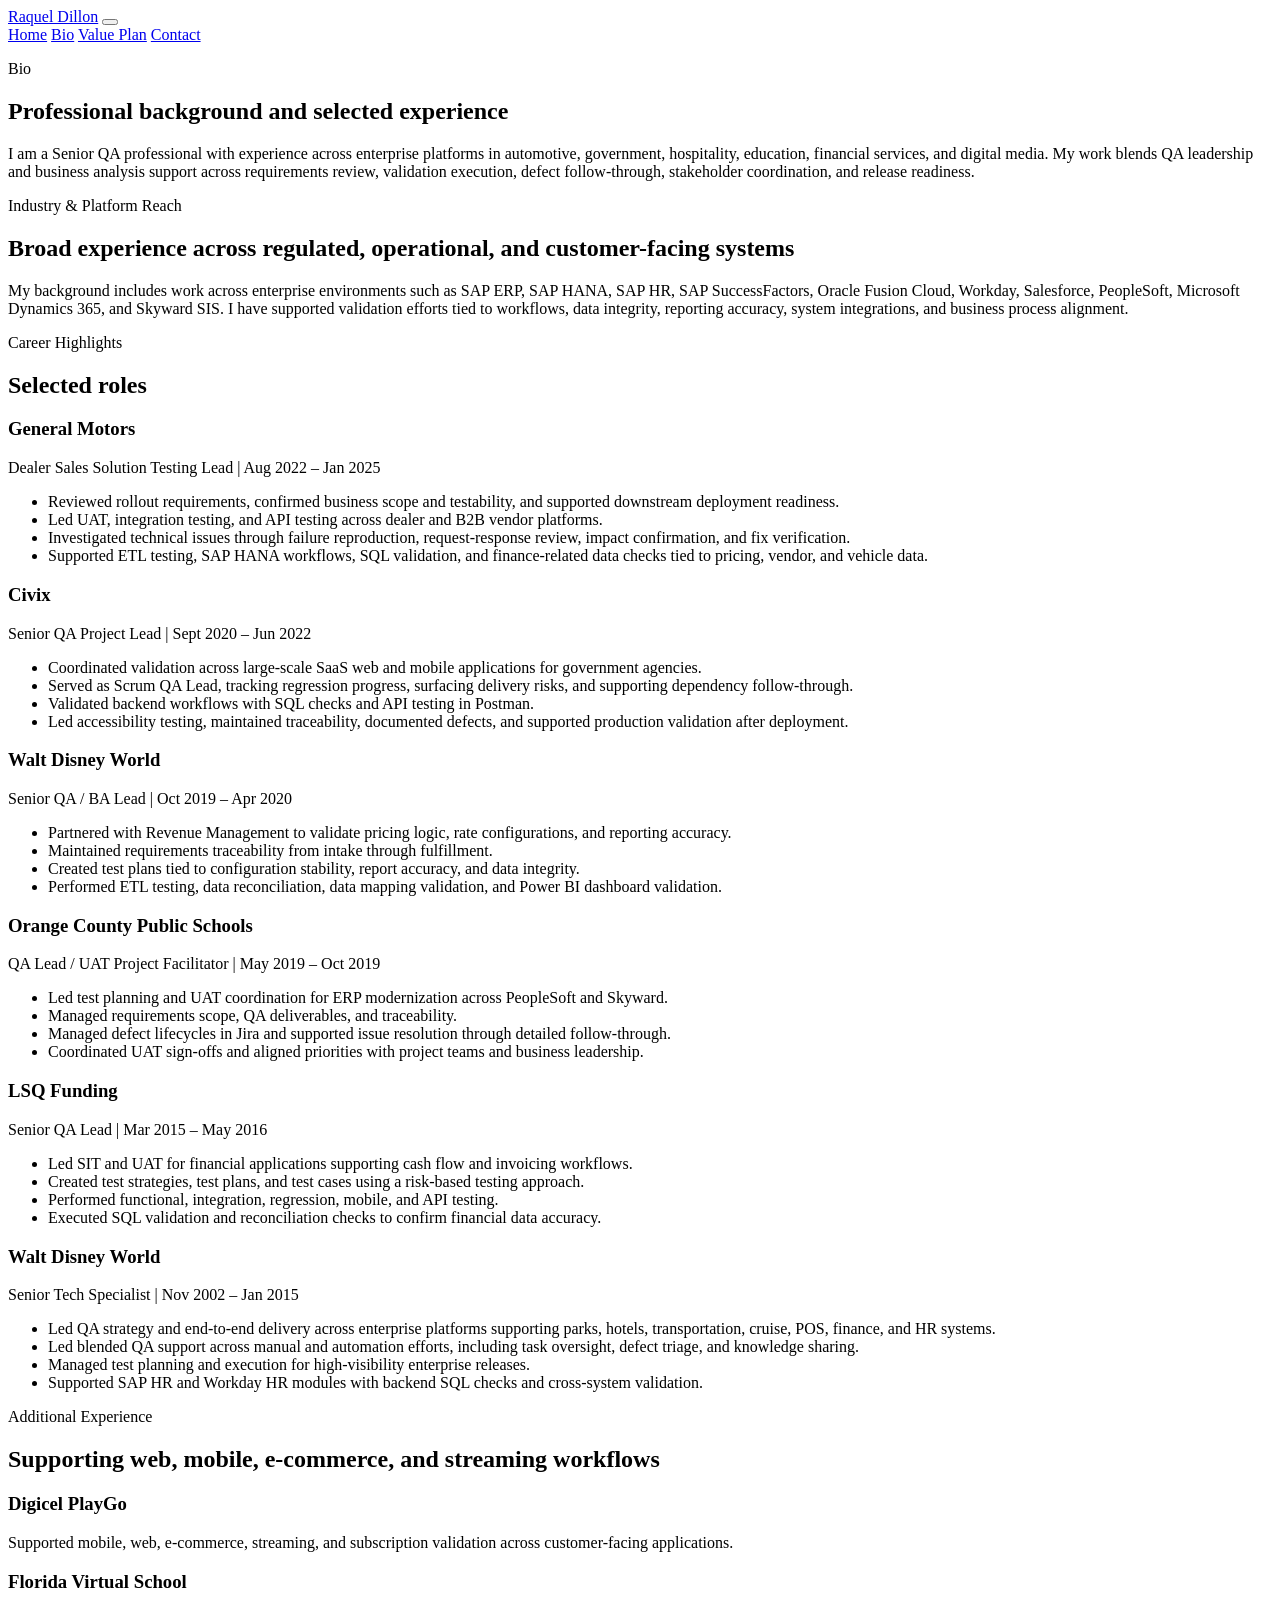
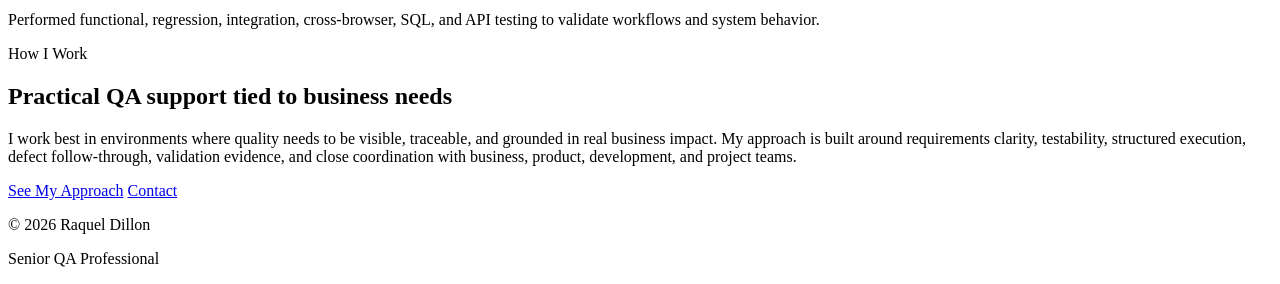
==== commit 397fa6b5: "Update bio.html" ====
--- a/bio.html
+++ b/bio.html
@@ -6,30 +6,30 @@
   <title>Raquel Dillon | Bio</title>
   <meta
     name="description"
-    content="Professional background and selected QA leadership experience across enterprise platforms."
+    content="Professional background and selected experience for Raquel Dillon, Senior QA Professional."
   />
-  <link rel="stylesheet" href="style.css" />
+  <link rel="preconnect" href="https://fonts.googleapis.com" />
+  <link rel="preconnect" href="https://fonts.gstatic.com" crossorigin />
+  <link
+    href="https://fonts.googleapis.com/css2?family=Inter:wght@400;500;600;700;800&display=swap"
+    rel="stylesheet"
+  />
+  <link rel="stylesheet" href="styles.css" />
 </head>
 <body>
   <header class="site-header">
-    <div class="container header-inner">
-      <a class="brand-wrap" href="index.html" aria-label="Raquel Dillon home">
-        <img class="profile-thumb" src="profile.jpg" alt="Raquel Dillon" />
-        <div class="brand-block">
-          <span class="brand-name">Raquel Dillon</span>
-          <span class="brand-role">Senior QA Professional</span>
-        </div>
-      </a>
-
-      <button class="menu-toggle" id="menuToggle" aria-label="Toggle navigation" aria-expanded="false" aria-controls="siteNav">
+    <div class="container nav-wrap">
+      <a class="brand" href="index.html">Raquel Dillon</a>
+
+      <button class="nav-toggle" aria-expanded="false" aria-controls="site-nav" aria-label="Open navigation">
         <span></span>
         <span></span>
         <span></span>
       </button>
 
-      <nav class="site-nav" id="siteNav">
+      <nav id="site-nav" class="site-nav" aria-label="Primary">
         <a href="index.html">Home</a>
-        <a class="active" href="bio.html">Bio</a>
+        <a href="bio.html" class="active">Bio</a>
         <a href="valueplan.html">Value Plan</a>
         <a href="contact.html">Contact</a>
       </nav>
@@ -37,52 +37,51 @@
   </header>
 
   <main>
-    <section class="hero hero-page">
-      <div class="container">
-        <div class="page-intro">
-          <p class="eyebrow">Bio</p>
-          <h1>Senior QA leadership shaped by enterprise delivery, validation depth, and business alignment.</h1>
-          <p class="hero-copy narrow-copy">
-            I am a Senior QA professional with experience across enterprise platforms in automotive, government, hospitality, education, financial services, and digital media. My work blends QA leadership and business analysis support across requirements review, validation execution, defect follow-through, stakeholder coordination, and release readiness.
-          </p>
-        </div>
-      </div>
-    </section>
-
-    <section class="proof-band">
-      <div class="container proof-grid">
-        <div class="proof-item">
-          <span class="proof-kicker">Target Roles</span>
-          <p>QA Lead • Senior QA Lead • UAT Lead • Senior QA Analyst • Test Lead • Senior QA Engineer • Integration Test Lead • ERP QA Lead • QA/UAT Test Coordinator • Business Analyst</p>
-        </div>
-        <div class="proof-item">
-          <span class="proof-kicker">Industry Reach</span>
-          <p>Automotive, government, hospitality, education, financial services, and digital media.</p>
-        </div>
-        <div class="proof-item">
-          <span class="proof-kicker">Platform Reach</span>
-          <p>SAP ERP, SAP HANA, SAP HR, SAP SuccessFactors, Oracle Fusion Cloud, Workday, Salesforce, PeopleSoft, Microsoft Dynamics 365, and Skyward SIS.</p>
-        </div>
+    <section class="page-hero">
+      <div class="container narrow">
+        <p class="eyebrow">Bio</p>
+        <h1>Professional background and selected experience</h1>
+        <p class="lede center-text">
+          I am a Senior QA professional with experience across enterprise platforms in automotive,
+          government, hospitality, education, financial services, and digital media. My work blends
+          QA leadership and business analysis support across requirements review, validation execution,
+          defect follow-through, stakeholder coordination, and release readiness.
+        </p>
       </div>
     </section>
 
     <section class="section">
       <div class="container">
         <div class="section-heading">
-          <p class="eyebrow">Career Highlights</p>
+          <p class="section-kicker">Industry & Platform Reach</p>
+          <h2>Broad experience across regulated, operational, and customer-facing systems</h2>
+        </div>
+
+        <div class="card">
+          <p>
+            My background includes work across enterprise environments such as SAP ERP, SAP HANA,
+            SAP HR, SAP SuccessFactors, Oracle Fusion Cloud, Workday, Salesforce, PeopleSoft,
+            Microsoft Dynamics 365, and Skyward SIS. I have supported validation efforts tied to
+            workflows, data integrity, reporting accuracy, system integrations, and business process alignment.
+          </p>
+        </div>
+      </div>
+    </section>
+
+    <section class="section section-tinted">
+      <div class="container">
+        <div class="section-heading">
+          <p class="section-kicker">Career Highlights</p>
           <h2>Selected roles</h2>
         </div>
 
-        <div class="bio-stack">
-          <article class="bio-entry">
-            <div class="bio-entry-head">
-              <div>
-                <span class="experience-company">General Motors</span>
-                <h3>Dealer Sales Solution Testing Lead</h3>
-              </div>
-              <span class="entry-date">Aug 2022 – Jan 2025</span>
-            </div>
-            <ul class="feature-list">
+        <div class="stack-grid">
+          <article class="timeline-card">
+            <div class="timeline-head">
+              <h3>General Motors</h3>
+              <p>Dealer Sales Solution Testing Lead | Aug 2022 – Jan 2025</p>
+            </div>
+            <ul class="clean-list">
               <li>Reviewed rollout requirements, confirmed business scope and testability, and supported downstream deployment readiness.</li>
               <li>Led UAT, integration testing, and API testing across dealer and B2B vendor platforms.</li>
               <li>Investigated technical issues through failure reproduction, request-response review, impact confirmation, and fix verification.</li>
@@ -90,15 +89,12 @@
             </ul>
           </article>
 
-          <article class="bio-entry">
-            <div class="bio-entry-head">
-              <div>
-                <span class="experience-company">Civix</span>
-                <h3>Senior QA Project Lead</h3>
-              </div>
-              <span class="entry-date">Sept 2020 – Jun 2022</span>
-            </div>
-            <ul class="feature-list">
+          <article class="timeline-card">
+            <div class="timeline-head">
+              <h3>Civix</h3>
+              <p>Senior QA Project Lead | Sept 2020 – Jun 2022</p>
+            </div>
+            <ul class="clean-list">
               <li>Coordinated validation across large-scale SaaS web and mobile applications for government agencies.</li>
               <li>Served as Scrum QA Lead, tracking regression progress, surfacing delivery risks, and supporting dependency follow-through.</li>
               <li>Validated backend workflows with SQL checks and API testing in Postman.</li>
@@ -106,15 +102,12 @@
             </ul>
           </article>
 
-          <article class="bio-entry">
-            <div class="bio-entry-head">
-              <div>
-                <span class="experience-company">Walt Disney World</span>
-                <h3>Senior QA / BA Lead</h3>
-              </div>
-              <span class="entry-date">Oct 2019 – Apr 2020</span>
-            </div>
-            <ul class="feature-list">
+          <article class="timeline-card">
+            <div class="timeline-head">
+              <h3>Walt Disney World</h3>
+              <p>Senior QA / BA Lead | Oct 2019 – Apr 2020</p>
+            </div>
+            <ul class="clean-list">
               <li>Partnered with Revenue Management to validate pricing logic, rate configurations, and reporting accuracy.</li>
               <li>Maintained requirements traceability from intake through fulfillment.</li>
               <li>Created test plans tied to configuration stability, report accuracy, and data integrity.</li>
@@ -122,15 +115,12 @@
             </ul>
           </article>
 
-          <article class="bio-entry">
-            <div class="bio-entry-head">
-              <div>
-                <span class="experience-company">Orange County Public Schools</span>
-                <h3>QA Lead / UAT Project Facilitator</h3>
-              </div>
-              <span class="entry-date">May 2019 – Oct 2019</span>
-            </div>
-            <ul class="feature-list">
+          <article class="timeline-card">
+            <div class="timeline-head">
+              <h3>Orange County Public Schools</h3>
+              <p>QA Lead / UAT Project Facilitator | May 2019 – Oct 2019</p>
+            </div>
+            <ul class="clean-list">
               <li>Led test planning and UAT coordination for ERP modernization across PeopleSoft and Skyward.</li>
               <li>Managed requirements scope, QA deliverables, and traceability.</li>
               <li>Managed defect lifecycles in Jira and supported issue resolution through detailed follow-through.</li>
@@ -138,15 +128,12 @@
             </ul>
           </article>
 
-          <article class="bio-entry">
-            <div class="bio-entry-head">
-              <div>
-                <span class="experience-company">LSQ Funding</span>
-                <h3>Senior QA Lead</h3>
-              </div>
-              <span class="entry-date">Mar 2015 – May 2016</span>
-            </div>
-            <ul class="feature-list">
+          <article class="timeline-card">
+            <div class="timeline-head">
+              <h3>LSQ Funding</h3>
+              <p>Senior QA Lead | Mar 2015 – May 2016</p>
+            </div>
+            <ul class="clean-list">
               <li>Led SIT and UAT for financial applications supporting cash flow and invoicing workflows.</li>
               <li>Created test strategies, test plans, and test cases using a risk-based testing approach.</li>
               <li>Performed functional, integration, regression, mobile, and API testing.</li>
@@ -154,44 +141,74 @@
             </ul>
           </article>
 
-          <article class="bio-entry">
-            <div class="bio-entry-head">
-              <div>
-                <span class="experience-company">Additional Experience</span>
-                <h3>Walt Disney World | Digicel PlayGo | Florida Virtual School</h3>
-              </div>
-            </div>
-            <ul class="feature-list">
-              <li>Supported mobile, web, e-commerce, streaming, and subscription validation across customer-facing applications.</li>
-              <li>Performed functional, regression, integration, cross-browser, SQL, and API testing to validate workflows and system behavior.</li>
-              <li>Applied AI-assisted support to strengthen requirements analysis, test scenarios, edge-case thinking, and QA summaries where useful.</li>
-            </ul>
-          </article>
-        </div>
-      </div>
-    </section>
-
-    <section class="section section-cta">
-      <div class="container cta-shell">
-        <div>
-          <p class="eyebrow">How I Work</p>
+          <article class="timeline-card">
+            <div class="timeline-head">
+              <h3>Walt Disney World</h3>
+              <p>Senior Tech Specialist | Nov 2002 – Jan 2015</p>
+            </div>
+            <ul class="clean-list">
+              <li>Led QA strategy and end-to-end delivery across enterprise platforms supporting parks, hotels, transportation, cruise, POS, finance, and HR systems.</li>
+              <li>Led blended QA support across manual and automation efforts, including task oversight, defect triage, and knowledge sharing.</li>
+              <li>Managed test planning and execution for high-visibility enterprise releases.</li>
+              <li>Supported SAP HR and Workday HR modules with backend SQL checks and cross-system validation.</li>
+            </ul>
+          </article>
+        </div>
+      </div>
+    </section>
+
+    <section class="section">
+      <div class="container">
+        <div class="section-heading">
+          <p class="section-kicker">Additional Experience</p>
+          <h2>Supporting web, mobile, e-commerce, and streaming workflows</h2>
+        </div>
+
+        <div class="card-grid two-up">
+          <article class="card">
+            <h3>Digicel PlayGo</h3>
+            <p>
+              Supported mobile, web, e-commerce, streaming, and subscription validation across
+              customer-facing applications.
+            </p>
+          </article>
+
+          <article class="card">
+            <h3>Florida Virtual School</h3>
+            <p>
+              Performed functional, regression, integration, cross-browser, SQL, and API testing
+              to validate workflows and system behavior.
+            </p>
+          </article>
+        </div>
+      </div>
+    </section>
+
+    <section class="section section-tinted">
+      <div class="container narrow">
+        <div class="section-heading">
+          <p class="section-kicker">How I Work</p>
           <h2>Practical QA support tied to business needs</h2>
-          <p class="cta-copy">
-            I work best in environments where quality needs to be visible, traceable, and grounded in real business impact. My approach is built around requirements clarity, testability, structured execution, defect follow-through, validation evidence, and close coordination with business, product, development, and project teams.
-          </p>
-        </div>
-
-        <div class="hero-actions">
-          <a class="button button-beige" href="valueplan.html">View Value Plan</a>
+        </div>
+        <p class="center-text">
+          I work best in environments where quality needs to be visible, traceable, and grounded
+          in real business impact. My approach is built around requirements clarity, testability,
+          structured execution, defect follow-through, validation evidence, and close coordination
+          with business, product, development, and project teams.
+        </p>
+
+        <div class="cta-row center">
+          <a class="btn btn-secondary" href="valueplan.html">See My Approach</a>
+          <a class="btn btn-primary" href="contact.html">Contact</a>
         </div>
       </div>
     </section>
   </main>
 
   <footer class="site-footer">
-    <div class="container footer-inner">
+    <div class="container footer-wrap">
       <p>© 2026 Raquel Dillon</p>
-      <p>Senior QA Professional.</p>
+      <p>Senior QA Professional</p>
     </div>
   </footer>
 
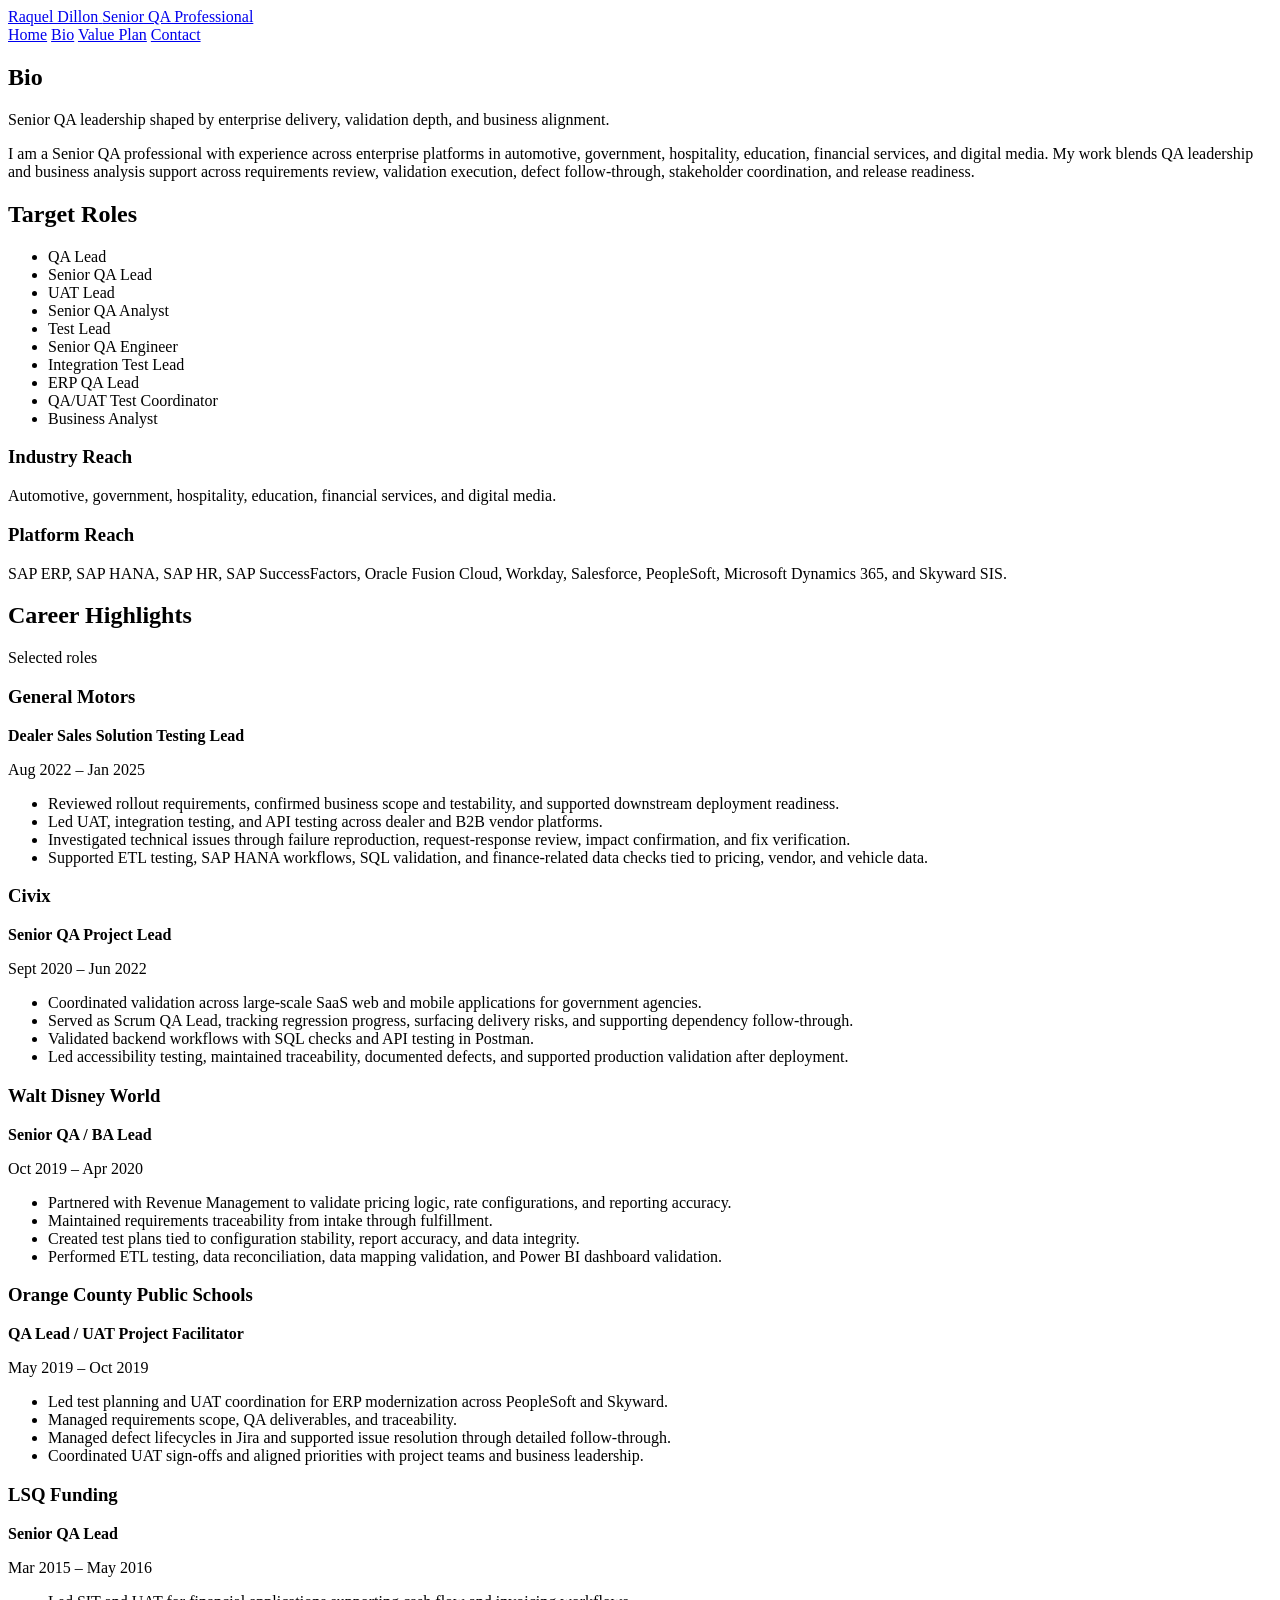
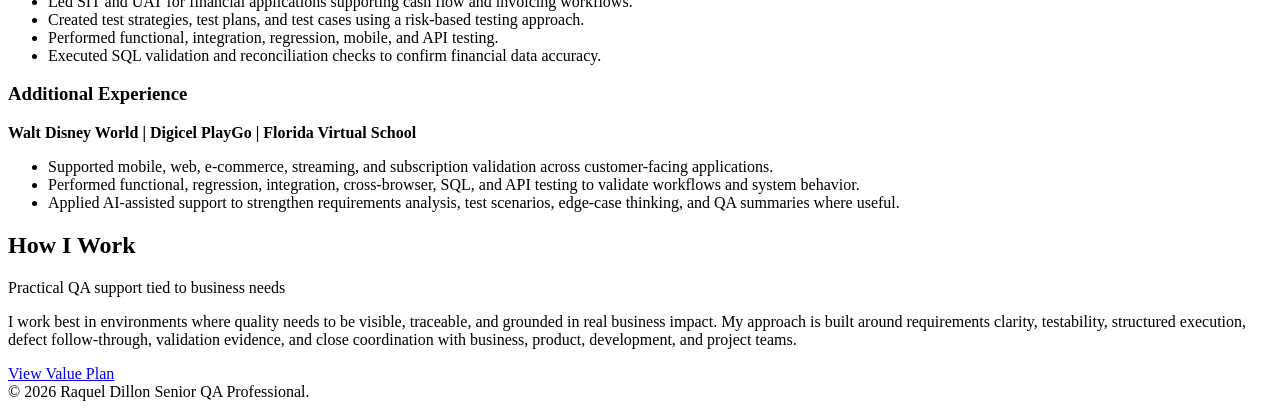
==== commit fa43faff: "Update bio.html" ====
--- a/bio.html
+++ b/bio.html
@@ -4,30 +4,17 @@
   <meta charset="UTF-8" />
   <meta name="viewport" content="width=device-width, initial-scale=1.0" />
   <title>Raquel Dillon | Bio</title>
-  <meta
-    name="description"
-    content="Professional background and selected experience for Raquel Dillon, Senior QA Professional."
-  />
-  <link rel="preconnect" href="https://fonts.googleapis.com" />
-  <link rel="preconnect" href="https://fonts.gstatic.com" crossorigin />
-  <link
-    href="https://fonts.googleapis.com/css2?family=Inter:wght@400;500;600;700;800&display=swap"
-    rel="stylesheet"
-  />
   <link rel="stylesheet" href="styles.css" />
 </head>
 <body>
   <header class="site-header">
-    <div class="container nav-wrap">
-      <a class="brand" href="index.html">Raquel Dillon</a>
+    <div class="container">
+      <a class="brand" href="index.html" aria-label="Raquel Dillon Home">
+        <span class="brand-name">Raquel Dillon</span>
+        <span class="brand-role">Senior QA Professional</span>
+      </a>
 
-      <button class="nav-toggle" aria-expanded="false" aria-controls="site-nav" aria-label="Open navigation">
-        <span></span>
-        <span></span>
-        <span></span>
-      </button>
-
-      <nav id="site-nav" class="site-nav" aria-label="Primary">
+      <nav class="site-nav" aria-label="Primary">
         <a href="index.html">Home</a>
         <a href="bio.html" class="active">Bio</a>
         <a href="valueplan.html">Value Plan</a>
@@ -38,180 +25,149 @@
 
   <main>
     <section class="page-hero">
-      <div class="container narrow">
-        <p class="eyebrow">Bio</p>
-        <h1>Professional background and selected experience</h1>
-        <p class="lede center-text">
-          I am a Senior QA professional with experience across enterprise platforms in automotive,
-          government, hospitality, education, financial services, and digital media. My work blends
-          QA leadership and business analysis support across requirements review, validation execution,
-          defect follow-through, stakeholder coordination, and release readiness.
-        </p>
-      </div>
-    </section>
+      <div class="container">
+        <div class="hero-card">
+          <h1 class="page-title">Bio</h1>
+          <p class="page-kicker">Senior QA leadership shaped by enterprise delivery, validation depth, and business alignment.</p>
 
-    <section class="section">
-      <div class="container">
-        <div class="section-heading">
-          <p class="section-kicker">Industry & Platform Reach</p>
-          <h2>Broad experience across regulated, operational, and customer-facing systems</h2>
-        </div>
+          <p class="hero-intro">
+            I am a Senior QA professional with experience across enterprise platforms in automotive, government, hospitality, education, financial services, and digital media. My work blends QA leadership and business analysis support across requirements review, validation execution, defect follow-through, stakeholder coordination, and release readiness.
+          </p>
 
-        <div class="card">
-          <p>
-            My background includes work across enterprise environments such as SAP ERP, SAP HANA,
-            SAP HR, SAP SuccessFactors, Oracle Fusion Cloud, Workday, Salesforce, PeopleSoft,
-            Microsoft Dynamics 365, and Skyward SIS. I have supported validation efforts tied to
-            workflows, data integrity, reporting accuracy, system integrations, and business process alignment.
-          </p>
-        </div>
-      </div>
-    </section>
+          <section class="section">
+            <h2 class="section-title">Target Roles</h2>
+            <ul class="role-strip">
+              <li>QA Lead</li>
+              <li>Senior QA Lead</li>
+              <li>UAT Lead</li>
+              <li>Senior QA Analyst</li>
+              <li>Test Lead</li>
+              <li>Senior QA Engineer</li>
+              <li>Integration Test Lead</li>
+              <li>ERP QA Lead</li>
+              <li>QA/UAT Test Coordinator</li>
+              <li>Business Analyst</li>
+            </ul>
+          </section>
 
-    <section class="section section-tinted">
-      <div class="container">
-        <div class="section-heading">
-          <p class="section-kicker">Career Highlights</p>
-          <h2>Selected roles</h2>
-        </div>
+          <div class="grid-2 section">
+            <article class="card">
+              <h3>Industry Reach</h3>
+              <p>Automotive, government, hospitality, education, financial services, and digital media.</p>
+            </article>
 
-        <div class="stack-grid">
-          <article class="timeline-card">
-            <div class="timeline-head">
-              <h3>General Motors</h3>
-              <p>Dealer Sales Solution Testing Lead | Aug 2022 – Jan 2025</p>
-            </div>
-            <ul class="clean-list">
-              <li>Reviewed rollout requirements, confirmed business scope and testability, and supported downstream deployment readiness.</li>
-              <li>Led UAT, integration testing, and API testing across dealer and B2B vendor platforms.</li>
-              <li>Investigated technical issues through failure reproduction, request-response review, impact confirmation, and fix verification.</li>
-              <li>Supported ETL testing, SAP HANA workflows, SQL validation, and finance-related data checks tied to pricing, vendor, and vehicle data.</li>
-            </ul>
-          </article>
-
-          <article class="timeline-card">
-            <div class="timeline-head">
-              <h3>Civix</h3>
-              <p>Senior QA Project Lead | Sept 2020 – Jun 2022</p>
-            </div>
-            <ul class="clean-list">
-              <li>Coordinated validation across large-scale SaaS web and mobile applications for government agencies.</li>
-              <li>Served as Scrum QA Lead, tracking regression progress, surfacing delivery risks, and supporting dependency follow-through.</li>
-              <li>Validated backend workflows with SQL checks and API testing in Postman.</li>
-              <li>Led accessibility testing, maintained traceability, documented defects, and supported production validation after deployment.</li>
-            </ul>
-          </article>
-
-          <article class="timeline-card">
-            <div class="timeline-head">
-              <h3>Walt Disney World</h3>
-              <p>Senior QA / BA Lead | Oct 2019 – Apr 2020</p>
-            </div>
-            <ul class="clean-list">
-              <li>Partnered with Revenue Management to validate pricing logic, rate configurations, and reporting accuracy.</li>
-              <li>Maintained requirements traceability from intake through fulfillment.</li>
-              <li>Created test plans tied to configuration stability, report accuracy, and data integrity.</li>
-              <li>Performed ETL testing, data reconciliation, data mapping validation, and Power BI dashboard validation.</li>
-            </ul>
-          </article>
-
-          <article class="timeline-card">
-            <div class="timeline-head">
-              <h3>Orange County Public Schools</h3>
-              <p>QA Lead / UAT Project Facilitator | May 2019 – Oct 2019</p>
-            </div>
-            <ul class="clean-list">
-              <li>Led test planning and UAT coordination for ERP modernization across PeopleSoft and Skyward.</li>
-              <li>Managed requirements scope, QA deliverables, and traceability.</li>
-              <li>Managed defect lifecycles in Jira and supported issue resolution through detailed follow-through.</li>
-              <li>Coordinated UAT sign-offs and aligned priorities with project teams and business leadership.</li>
-            </ul>
-          </article>
-
-          <article class="timeline-card">
-            <div class="timeline-head">
-              <h3>LSQ Funding</h3>
-              <p>Senior QA Lead | Mar 2015 – May 2016</p>
-            </div>
-            <ul class="clean-list">
-              <li>Led SIT and UAT for financial applications supporting cash flow and invoicing workflows.</li>
-              <li>Created test strategies, test plans, and test cases using a risk-based testing approach.</li>
-              <li>Performed functional, integration, regression, mobile, and API testing.</li>
-              <li>Executed SQL validation and reconciliation checks to confirm financial data accuracy.</li>
-            </ul>
-          </article>
-
-          <article class="timeline-card">
-            <div class="timeline-head">
-              <h3>Walt Disney World</h3>
-              <p>Senior Tech Specialist | Nov 2002 – Jan 2015</p>
-            </div>
-            <ul class="clean-list">
-              <li>Led QA strategy and end-to-end delivery across enterprise platforms supporting parks, hotels, transportation, cruise, POS, finance, and HR systems.</li>
-              <li>Led blended QA support across manual and automation efforts, including task oversight, defect triage, and knowledge sharing.</li>
-              <li>Managed test planning and execution for high-visibility enterprise releases.</li>
-              <li>Supported SAP HR and Workday HR modules with backend SQL checks and cross-system validation.</li>
-            </ul>
-          </article>
+            <article class="card">
+              <h3>Platform Reach</h3>
+              <p>SAP ERP, SAP HANA, SAP HR, SAP SuccessFactors, Oracle Fusion Cloud, Workday, Salesforce, PeopleSoft, Microsoft Dynamics 365, and Skyward SIS.</p>
+            </article>
+          </div>
         </div>
       </div>
     </section>
 
     <section class="section">
       <div class="container">
-        <div class="section-heading">
-          <p class="section-kicker">Additional Experience</p>
-          <h2>Supporting web, mobile, e-commerce, and streaming workflows</h2>
-        </div>
+        <div class="panel">
+          <h2 class="section-title">Career Highlights</h2>
+          <p class="section-subtitle">Selected roles</p>
 
-        <div class="card-grid two-up">
-          <article class="card">
-            <h3>Digicel PlayGo</h3>
-            <p>
-              Supported mobile, web, e-commerce, streaming, and subscription validation across
-              customer-facing applications.
-            </p>
-          </article>
+          <div class="grid-2">
+            <article class="card">
+              <h3>General Motors</h3>
+              <p><strong>Dealer Sales Solution Testing Lead</strong></p>
+              <p>Aug 2022 – Jan 2025</p>
+              <ul>
+                <li>Reviewed rollout requirements, confirmed business scope and testability, and supported downstream deployment readiness.</li>
+                <li>Led UAT, integration testing, and API testing across dealer and B2B vendor platforms.</li>
+                <li>Investigated technical issues through failure reproduction, request-response review, impact confirmation, and fix verification.</li>
+                <li>Supported ETL testing, SAP HANA workflows, SQL validation, and finance-related data checks tied to pricing, vendor, and vehicle data.</li>
+              </ul>
+            </article>
 
-          <article class="card">
-            <h3>Florida Virtual School</h3>
-            <p>
-              Performed functional, regression, integration, cross-browser, SQL, and API testing
-              to validate workflows and system behavior.
-            </p>
-          </article>
+            <article class="card">
+              <h3>Civix</h3>
+              <p><strong>Senior QA Project Lead</strong></p>
+              <p>Sept 2020 – Jun 2022</p>
+              <ul>
+                <li>Coordinated validation across large-scale SaaS web and mobile applications for government agencies.</li>
+                <li>Served as Scrum QA Lead, tracking regression progress, surfacing delivery risks, and supporting dependency follow-through.</li>
+                <li>Validated backend workflows with SQL checks and API testing in Postman.</li>
+                <li>Led accessibility testing, maintained traceability, documented defects, and supported production validation after deployment.</li>
+              </ul>
+            </article>
+
+            <article class="card">
+              <h3>Walt Disney World</h3>
+              <p><strong>Senior QA / BA Lead</strong></p>
+              <p>Oct 2019 – Apr 2020</p>
+              <ul>
+                <li>Partnered with Revenue Management to validate pricing logic, rate configurations, and reporting accuracy.</li>
+                <li>Maintained requirements traceability from intake through fulfillment.</li>
+                <li>Created test plans tied to configuration stability, report accuracy, and data integrity.</li>
+                <li>Performed ETL testing, data reconciliation, data mapping validation, and Power BI dashboard validation.</li>
+              </ul>
+            </article>
+
+            <article class="card">
+              <h3>Orange County Public Schools</h3>
+              <p><strong>QA Lead / UAT Project Facilitator</strong></p>
+              <p>May 2019 – Oct 2019</p>
+              <ul>
+                <li>Led test planning and UAT coordination for ERP modernization across PeopleSoft and Skyward.</li>
+                <li>Managed requirements scope, QA deliverables, and traceability.</li>
+                <li>Managed defect lifecycles in Jira and supported issue resolution through detailed follow-through.</li>
+                <li>Coordinated UAT sign-offs and aligned priorities with project teams and business leadership.</li>
+              </ul>
+            </article>
+
+            <article class="card">
+              <h3>LSQ Funding</h3>
+              <p><strong>Senior QA Lead</strong></p>
+              <p>Mar 2015 – May 2016</p>
+              <ul>
+                <li>Led SIT and UAT for financial applications supporting cash flow and invoicing workflows.</li>
+                <li>Created test strategies, test plans, and test cases using a risk-based testing approach.</li>
+                <li>Performed functional, integration, regression, mobile, and API testing.</li>
+                <li>Executed SQL validation and reconciliation checks to confirm financial data accuracy.</li>
+              </ul>
+            </article>
+
+            <article class="card">
+              <h3>Additional Experience</h3>
+              <p><strong>Walt Disney World | Digicel PlayGo | Florida Virtual School</strong></p>
+              <ul>
+                <li>Supported mobile, web, e-commerce, streaming, and subscription validation across customer-facing applications.</li>
+                <li>Performed functional, regression, integration, cross-browser, SQL, and API testing to validate workflows and system behavior.</li>
+                <li>Applied AI-assisted support to strengthen requirements analysis, test scenarios, edge-case thinking, and QA summaries where useful.</li>
+              </ul>
+            </article>
+          </div>
         </div>
       </div>
     </section>
 
-    <section class="section section-tinted">
-      <div class="container narrow">
-        <div class="section-heading">
-          <p class="section-kicker">How I Work</p>
-          <h2>Practical QA support tied to business needs</h2>
-        </div>
-        <p class="center-text">
-          I work best in environments where quality needs to be visible, traceable, and grounded
-          in real business impact. My approach is built around requirements clarity, testability,
-          structured execution, defect follow-through, validation evidence, and close coordination
-          with business, product, development, and project teams.
-        </p>
+    <section class="section">
+      <div class="container">
+        <div class="panel">
+          <h2 class="section-title">How I Work</h2>
+          <p class="section-subtitle">Practical QA support tied to business needs</p>
+          <p>
+            I work best in environments where quality needs to be visible, traceable, and grounded in real business impact. My approach is built around requirements clarity, testability, structured execution, defect follow-through, validation evidence, and close coordination with business, product, development, and project teams.
+          </p>
 
-        <div class="cta-row center">
-          <a class="btn btn-secondary" href="valueplan.html">See My Approach</a>
-          <a class="btn btn-primary" href="contact.html">Contact</a>
+          <div class="button-row">
+            <a class="btn btn-primary" href="valueplan.html">View Value Plan</a>
+          </div>
         </div>
       </div>
     </section>
   </main>
 
   <footer class="site-footer">
-    <div class="container footer-wrap">
-      <p>© 2026 Raquel Dillon</p>
-      <p>Senior QA Professional</p>
+    <div class="container">
+      <span>© 2026 Raquel Dillon</span>
+      <span class="footer-role">Senior QA Professional.</span>
     </div>
   </footer>
-
-  <script src="script.js"></script>
 </body>
 </html>
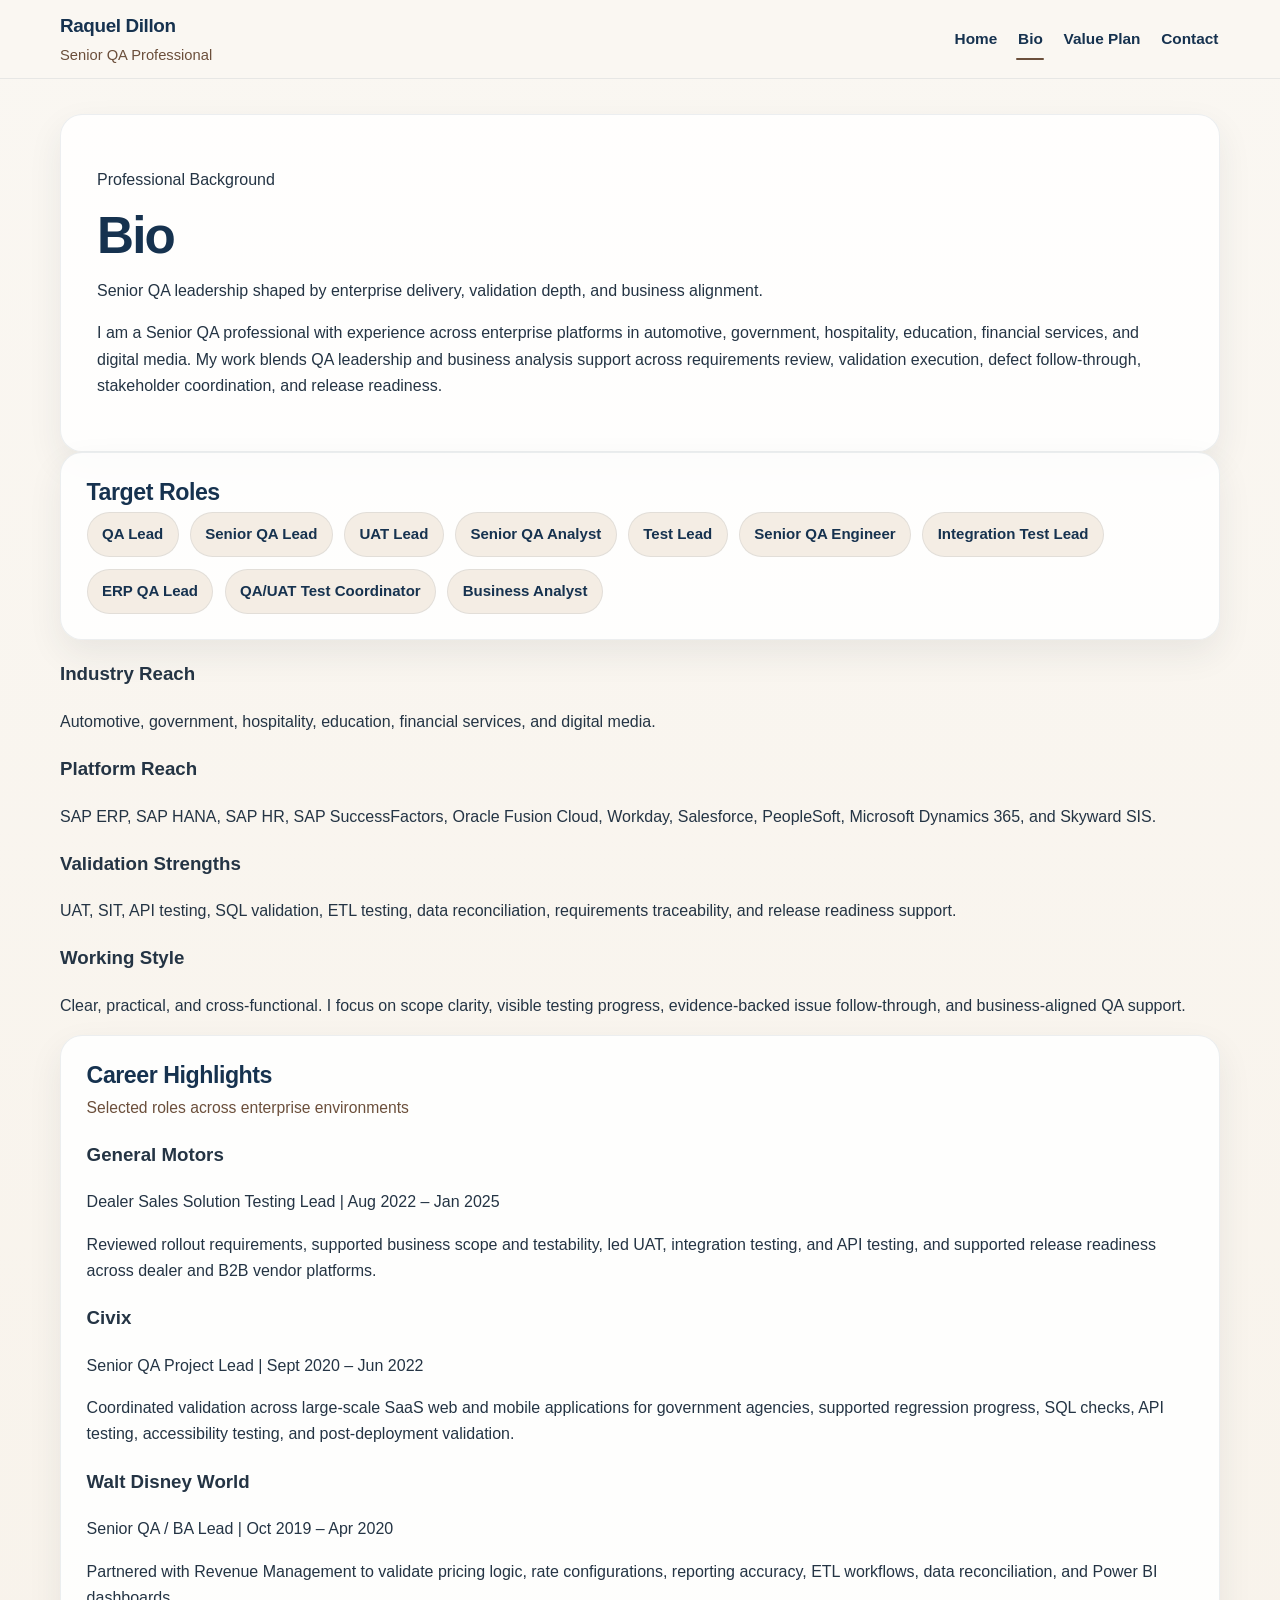
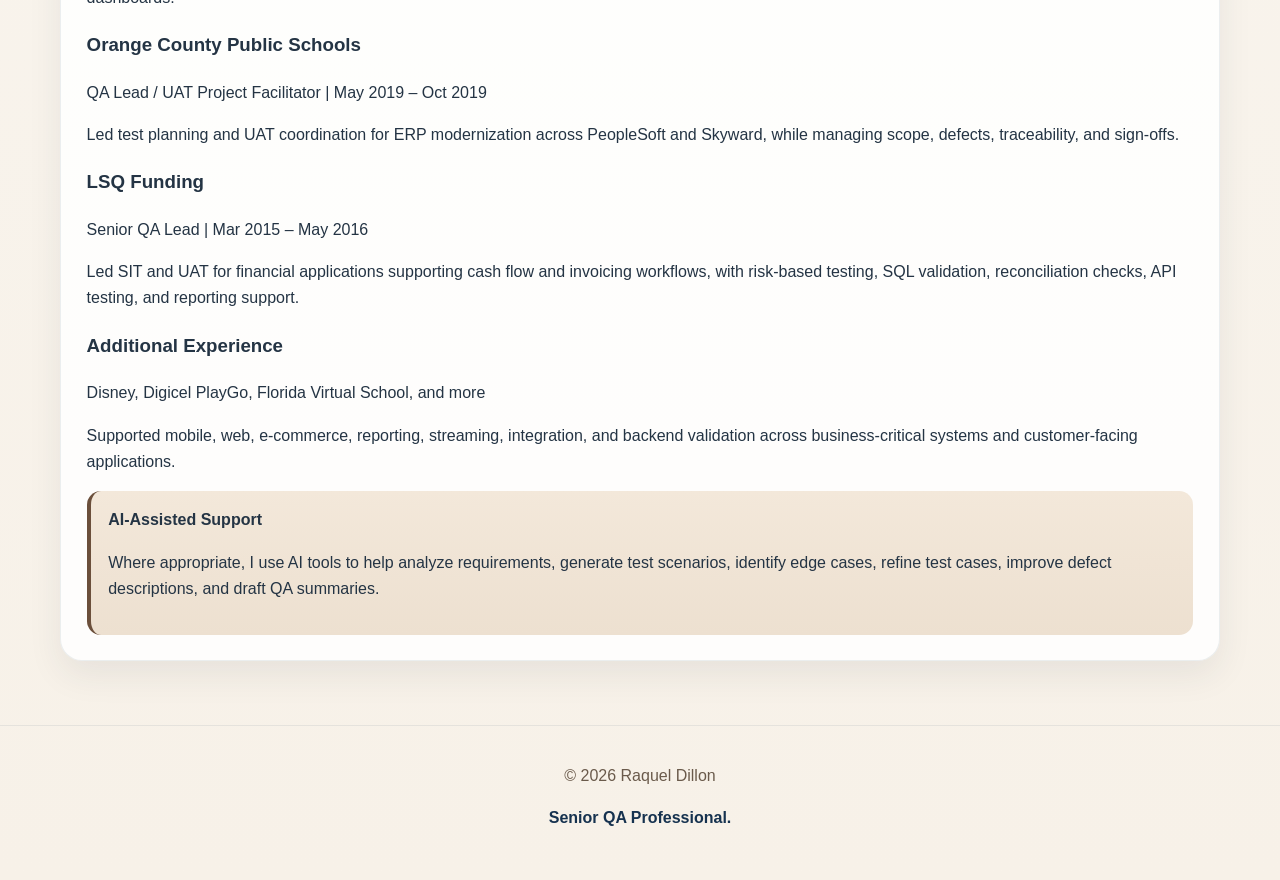
==== commit 1aca39de: "Update bio.html" ====
--- a/bio.html
+++ b/bio.html
@@ -8,13 +8,13 @@
 </head>
 <body>
   <header class="site-header">
-    <div class="container">
+    <div class="container header-inner">
       <a class="brand" href="index.html" aria-label="Raquel Dillon Home">
         <span class="brand-name">Raquel Dillon</span>
         <span class="brand-role">Senior QA Professional</span>
       </a>
 
-      <nav class="site-nav" aria-label="Primary">
+      <nav class="site-nav" aria-label="Main Navigation">
         <a href="index.html">Home</a>
         <a href="bio.html" class="active">Bio</a>
         <a href="valueplan.html">Value Plan</a>
@@ -24,139 +24,129 @@
   </header>
 
   <main>
-    <section class="page-hero">
+    <section class="hero-section inner-hero">
       <div class="container">
         <div class="hero-card">
+          <p class="eyebrow">Professional Background</p>
           <h1 class="page-title">Bio</h1>
-          <p class="page-kicker">Senior QA leadership shaped by enterprise delivery, validation depth, and business alignment.</p>
+          <p class="hero-subtitle">
+            Senior QA leadership shaped by enterprise delivery, validation depth, and business alignment.
+          </p>
 
-          <p class="hero-intro">
+          <p class="hero-copy">
             I am a Senior QA professional with experience across enterprise platforms in automotive, government, hospitality, education, financial services, and digital media. My work blends QA leadership and business analysis support across requirements review, validation execution, defect follow-through, stakeholder coordination, and release readiness.
           </p>
-
-          <section class="section">
-            <h2 class="section-title">Target Roles</h2>
-            <ul class="role-strip">
-              <li>QA Lead</li>
-              <li>Senior QA Lead</li>
-              <li>UAT Lead</li>
-              <li>Senior QA Analyst</li>
-              <li>Test Lead</li>
-              <li>Senior QA Engineer</li>
-              <li>Integration Test Lead</li>
-              <li>ERP QA Lead</li>
-              <li>QA/UAT Test Coordinator</li>
-              <li>Business Analyst</li>
-            </ul>
-          </section>
-
-          <div class="grid-2 section">
-            <article class="card">
-              <h3>Industry Reach</h3>
-              <p>Automotive, government, hospitality, education, financial services, and digital media.</p>
-            </article>
-
-            <article class="card">
-              <h3>Platform Reach</h3>
-              <p>SAP ERP, SAP HANA, SAP HR, SAP SuccessFactors, Oracle Fusion Cloud, Workday, Salesforce, PeopleSoft, Microsoft Dynamics 365, and Skyward SIS.</p>
-            </article>
-          </div>
         </div>
       </div>
     </section>
 
-    <section class="section">
+    <section class="content-section">
       <div class="container">
         <div class="panel">
-          <h2 class="section-title">Career Highlights</h2>
-          <p class="section-subtitle">Selected roles</p>
-
-          <div class="grid-2">
-            <article class="card">
-              <h3>General Motors</h3>
-              <p><strong>Dealer Sales Solution Testing Lead</strong></p>
-              <p>Aug 2022 – Jan 2025</p>
-              <ul>
-                <li>Reviewed rollout requirements, confirmed business scope and testability, and supported downstream deployment readiness.</li>
-                <li>Led UAT, integration testing, and API testing across dealer and B2B vendor platforms.</li>
-                <li>Investigated technical issues through failure reproduction, request-response review, impact confirmation, and fix verification.</li>
-                <li>Supported ETL testing, SAP HANA workflows, SQL validation, and finance-related data checks tied to pricing, vendor, and vehicle data.</li>
-              </ul>
-            </article>
-
-            <article class="card">
-              <h3>Civix</h3>
-              <p><strong>Senior QA Project Lead</strong></p>
-              <p>Sept 2020 – Jun 2022</p>
-              <ul>
-                <li>Coordinated validation across large-scale SaaS web and mobile applications for government agencies.</li>
-                <li>Served as Scrum QA Lead, tracking regression progress, surfacing delivery risks, and supporting dependency follow-through.</li>
-                <li>Validated backend workflows with SQL checks and API testing in Postman.</li>
-                <li>Led accessibility testing, maintained traceability, documented defects, and supported production validation after deployment.</li>
-              </ul>
-            </article>
-
-            <article class="card">
-              <h3>Walt Disney World</h3>
-              <p><strong>Senior QA / BA Lead</strong></p>
-              <p>Oct 2019 – Apr 2020</p>
-              <ul>
-                <li>Partnered with Revenue Management to validate pricing logic, rate configurations, and reporting accuracy.</li>
-                <li>Maintained requirements traceability from intake through fulfillment.</li>
-                <li>Created test plans tied to configuration stability, report accuracy, and data integrity.</li>
-                <li>Performed ETL testing, data reconciliation, data mapping validation, and Power BI dashboard validation.</li>
-              </ul>
-            </article>
-
-            <article class="card">
-              <h3>Orange County Public Schools</h3>
-              <p><strong>QA Lead / UAT Project Facilitator</strong></p>
-              <p>May 2019 – Oct 2019</p>
-              <ul>
-                <li>Led test planning and UAT coordination for ERP modernization across PeopleSoft and Skyward.</li>
-                <li>Managed requirements scope, QA deliverables, and traceability.</li>
-                <li>Managed defect lifecycles in Jira and supported issue resolution through detailed follow-through.</li>
-                <li>Coordinated UAT sign-offs and aligned priorities with project teams and business leadership.</li>
-              </ul>
-            </article>
-
-            <article class="card">
-              <h3>LSQ Funding</h3>
-              <p><strong>Senior QA Lead</strong></p>
-              <p>Mar 2015 – May 2016</p>
-              <ul>
-                <li>Led SIT and UAT for financial applications supporting cash flow and invoicing workflows.</li>
-                <li>Created test strategies, test plans, and test cases using a risk-based testing approach.</li>
-                <li>Performed functional, integration, regression, mobile, and API testing.</li>
-                <li>Executed SQL validation and reconciliation checks to confirm financial data accuracy.</li>
-              </ul>
-            </article>
-
-            <article class="card">
-              <h3>Additional Experience</h3>
-              <p><strong>Walt Disney World | Digicel PlayGo | Florida Virtual School</strong></p>
-              <ul>
-                <li>Supported mobile, web, e-commerce, streaming, and subscription validation across customer-facing applications.</li>
-                <li>Performed functional, regression, integration, cross-browser, SQL, and API testing to validate workflows and system behavior.</li>
-                <li>Applied AI-assisted support to strengthen requirements analysis, test scenarios, edge-case thinking, and QA summaries where useful.</li>
-              </ul>
-            </article>
-          </div>
+          <h2 class="section-title">Target Roles</h2>
+          <ul class="pill-list">
+            <li>QA Lead</li>
+            <li>Senior QA Lead</li>
+            <li>UAT Lead</li>
+            <li>Senior QA Analyst</li>
+            <li>Test Lead</li>
+            <li>Senior QA Engineer</li>
+            <li>Integration Test Lead</li>
+            <li>ERP QA Lead</li>
+            <li>QA/UAT Test Coordinator</li>
+            <li>Business Analyst</li>
+          </ul>
         </div>
       </div>
     </section>
 
-    <section class="section">
+    <section class="content-section">
+      <div class="container">
+        <div class="card-grid two-col">
+          <article class="info-card">
+            <h3>Industry Reach</h3>
+            <p>Automotive, government, hospitality, education, financial services, and digital media.</p>
+          </article>
+
+          <article class="info-card">
+            <h3>Platform Reach</h3>
+            <p>SAP ERP, SAP HANA, SAP HR, SAP SuccessFactors, Oracle Fusion Cloud, Workday, Salesforce, PeopleSoft, Microsoft Dynamics 365, and Skyward SIS.</p>
+          </article>
+
+          <article class="info-card">
+            <h3>Validation Strengths</h3>
+            <p>UAT, SIT, API testing, SQL validation, ETL testing, data reconciliation, requirements traceability, and release readiness support.</p>
+          </article>
+
+          <article class="info-card">
+            <h3>Working Style</h3>
+            <p>Clear, practical, and cross-functional. I focus on scope clarity, visible testing progress, evidence-backed issue follow-through, and business-aligned QA support.</p>
+          </article>
+        </div>
+      </div>
+    </section>
+
+    <section class="content-section">
       <div class="container">
         <div class="panel">
-          <h2 class="section-title">How I Work</h2>
-          <p class="section-subtitle">Practical QA support tied to business needs</p>
-          <p>
-            I work best in environments where quality needs to be visible, traceable, and grounded in real business impact. My approach is built around requirements clarity, testability, structured execution, defect follow-through, validation evidence, and close coordination with business, product, development, and project teams.
-          </p>
+          <h2 class="section-title">Career Highlights</h2>
+          <p class="section-subtitle">Selected roles across enterprise environments</p>
 
-          <div class="button-row">
-            <a class="btn btn-primary" href="valueplan.html">View Value Plan</a>
+          <div class="card-grid two-col">
+            <article class="info-card">
+              <h3>General Motors</h3>
+              <p class="role-line">Dealer Sales Solution Testing Lead | Aug 2022 – Jan 2025</p>
+              <p>
+                Reviewed rollout requirements, supported business scope and testability, led UAT, integration testing, and API testing, and supported release readiness across dealer and B2B vendor platforms.
+              </p>
+            </article>
+
+            <article class="info-card">
+              <h3>Civix</h3>
+              <p class="role-line">Senior QA Project Lead | Sept 2020 – Jun 2022</p>
+              <p>
+                Coordinated validation across large-scale SaaS web and mobile applications for government agencies, supported regression progress, SQL checks, API testing, accessibility testing, and post-deployment validation.
+              </p>
+            </article>
+
+            <article class="info-card">
+              <h3>Walt Disney World</h3>
+              <p class="role-line">Senior QA / BA Lead | Oct 2019 – Apr 2020</p>
+              <p>
+                Partnered with Revenue Management to validate pricing logic, rate configurations, reporting accuracy, ETL workflows, data reconciliation, and Power BI dashboards.
+              </p>
+            </article>
+
+            <article class="info-card">
+              <h3>Orange County Public Schools</h3>
+              <p class="role-line">QA Lead / UAT Project Facilitator | May 2019 – Oct 2019</p>
+              <p>
+                Led test planning and UAT coordination for ERP modernization across PeopleSoft and Skyward, while managing scope, defects, traceability, and sign-offs.
+              </p>
+            </article>
+
+            <article class="info-card">
+              <h3>LSQ Funding</h3>
+              <p class="role-line">Senior QA Lead | Mar 2015 – May 2016</p>
+              <p>
+                Led SIT and UAT for financial applications supporting cash flow and invoicing workflows, with risk-based testing, SQL validation, reconciliation checks, API testing, and reporting support.
+              </p>
+            </article>
+
+            <article class="info-card">
+              <h3>Additional Experience</h3>
+              <p class="role-line">Disney, Digicel PlayGo, Florida Virtual School, and more</p>
+              <p>
+                Supported mobile, web, e-commerce, reporting, streaming, integration, and backend validation across business-critical systems and customer-facing applications.
+              </p>
+            </article>
+          </div>
+
+          <div class="note-box">
+            <strong>AI-Assisted Support</strong>
+            <p>
+              Where appropriate, I use AI tools to help analyze requirements, generate test scenarios, identify edge cases, refine test cases, improve defect descriptions, and draft QA summaries.
+            </p>
           </div>
         </div>
       </div>
@@ -165,8 +155,8 @@
 
   <footer class="site-footer">
     <div class="container">
-      <span>© 2026 Raquel Dillon</span>
-      <span class="footer-role">Senior QA Professional.</span>
+      <p>© 2026 Raquel Dillon</p>
+      <p class="footer-role">Senior QA Professional.</p>
     </div>
   </footer>
 </body>
--- a/styles.css
+++ b/styles.css
@@ -0,0 +1,441 @@
+:root {
+  --navy: #16324f;
+  --navy-2: #21486f;
+  --brown: #6b4f3b;
+  --brown-2: #8a6a52;
+  --beige: #e8dccd;
+  --beige-2: #f4ede4;
+  --cream: #faf7f2;
+  --white: #ffffff;
+  --text: #243444;
+  --muted: #6a5a4b;
+  --border: rgba(22, 50, 79, 0.12);
+  --shadow: 0 14px 34px rgba(36, 52, 68, 0.08);
+  --shadow-soft: 0 8px 20px rgba(36, 52, 68, 0.05);
+  --radius-lg: 22px;
+  --radius-md: 16px;
+  --max-width: 1160px;
+}
+
+*,
+*::before,
+*::after {
+  box-sizing: border-box;
+}
+
+html {
+  scroll-behavior: smooth;
+}
+
+body {
+  margin: 0;
+  font-family: "Segoe UI", "Helvetica Neue", Arial, sans-serif;
+  background: linear-gradient(180deg, var(--cream) 0%, #f7f1e8 100%);
+  color: var(--text);
+  line-height: 1.65;
+}
+
+img {
+  max-width: 100%;
+  display: block;
+}
+
+a {
+  color: var(--navy);
+  text-decoration: none;
+  transition: all 0.2s ease;
+}
+
+a:hover {
+  color: var(--navy-2);
+}
+
+.container {
+  width: min(calc(100% - 2rem), var(--max-width));
+  margin: 0 auto;
+}
+
+.site-header {
+  position: sticky;
+  top: 0;
+  z-index: 1000;
+  background: rgba(250, 247, 242, 0.92);
+  backdrop-filter: blur(10px);
+  border-bottom: 1px solid rgba(22, 50, 79, 0.08);
+}
+
+.site-header .container {
+  min-height: 78px;
+  display: flex;
+  justify-content: space-between;
+  align-items: center;
+  gap: 1rem;
+}
+
+.brand {
+  display: flex;
+  flex-direction: column;
+  gap: 0.1rem;
+}
+
+.brand:hover {
+  text-decoration: none;
+}
+
+.brand-name {
+  font-size: 1.18rem;
+  font-weight: 700;
+  letter-spacing: -0.02em;
+  color: var(--navy);
+}
+
+.brand-role {
+  font-size: 0.92rem;
+  color: var(--brown);
+}
+
+.site-nav {
+  display: flex;
+  align-items: center;
+  gap: 1.1rem;
+  flex-wrap: wrap;
+}
+
+.site-nav a {
+  font-size: 0.96rem;
+  font-weight: 600;
+  color: var(--navy);
+  padding: 0.35rem 0.1rem;
+  position: relative;
+}
+
+.site-nav a.active::after,
+.site-nav a:hover::after {
+  content: "";
+  position: absolute;
+  left: 0;
+  bottom: -0.15rem;
+  width: 100%;
+  height: 2px;
+  background: var(--brown);
+  border-radius: 999px;
+}
+
+main {
+  padding: 2.2rem 0 4rem;
+}
+
+.page-hero {
+  padding: 0.5rem 0 1.6rem;
+}
+
+.hero-card,
+.panel,
+.card,
+.phase-card,
+.experience-card,
+.contact-card {
+  background: rgba(255, 255, 255, 0.86);
+  border: 1px solid rgba(22, 50, 79, 0.08);
+  box-shadow: var(--shadow);
+  border-radius: var(--radius-lg);
+}
+
+.hero-card {
+  padding: 2.25rem;
+}
+
+.page-title {
+  margin: 0 0 0.55rem;
+  font-size: clamp(2.1rem, 4vw, 3.25rem);
+  line-height: 1.02;
+  letter-spacing: -0.035em;
+  color: var(--navy);
+}
+
+.page-kicker {
+  margin: 0;
+  max-width: 820px;
+  font-size: 1.08rem;
+  color: var(--brown);
+  font-weight: 500;
+}
+
+.hero-intro {
+  margin: 1.1rem 0 1.5rem;
+  max-width: 860px;
+  font-size: 1.04rem;
+}
+
+.section {
+  margin-top: 1.6rem;
+}
+
+.section-title {
+  margin: 0 0 0.4rem;
+  font-size: 1.45rem;
+  line-height: 1.15;
+  letter-spacing: -0.02em;
+  color: var(--navy);
+}
+
+.section-subtitle {
+  margin: 0 0 1rem;
+  font-size: 0.98rem;
+  color: var(--brown);
+}
+
+.button-row {
+  display: flex;
+  flex-wrap: wrap;
+  gap: 0.85rem;
+  margin: 1.35rem 0 1.4rem;
+}
+
+.btn {
+  display: inline-flex;
+  align-items: center;
+  justify-content: center;
+  min-height: 48px;
+  padding: 0.82rem 1.18rem;
+  border-radius: 999px;
+  border: 1px solid var(--navy);
+  font-weight: 700;
+  letter-spacing: 0.01em;
+  box-shadow: var(--shadow-soft);
+  transition: all 0.22s ease;
+}
+
+.btn:hover {
+  transform: translateY(-1px);
+  text-decoration: none;
+}
+
+.btn-primary {
+  background: var(--navy);
+  color: var(--white);
+}
+
+.btn-primary:hover {
+  background: var(--navy-2);
+  color: var(--white);
+}
+
+.btn-secondary {
+  background: transparent;
+  color: var(--navy);
+}
+
+.btn-secondary:hover {
+  background: var(--beige-2);
+  color: var(--navy);
+}
+
+.btn-beige {
+  background: var(--beige);
+  color: var(--navy);
+  border-color: rgba(22, 50, 79, 0.16);
+}
+
+.btn-beige:hover {
+  background: #e2d2bf;
+  color: var(--navy);
+}
+
+.role-strip,
+.focus-list,
+.pill-list {
+  display: flex;
+  flex-wrap: wrap;
+  gap: 0.7rem;
+  list-style: none;
+  padding: 0;
+  margin: 0;
+}
+
+.role-strip li,
+.focus-list li,
+.pill-list li {
+  padding: 0.58rem 0.9rem;
+  border-radius: 999px;
+  background: var(--beige-2);
+  color: var(--navy);
+  border: 1px solid rgba(22, 50, 79, 0.08);
+  font-size: 0.94rem;
+  font-weight: 600;
+}
+
+.grid-2 {
+  display: grid;
+  grid-template-columns: repeat(2, minmax(0, 1fr));
+  gap: 1rem;
+}
+
+.grid-3 {
+  display: grid;
+  grid-template-columns: repeat(3, minmax(0, 1fr));
+  gap: 1rem;
+}
+
+.card,
+.panel,
+.phase-card,
+.contact-card,
+.experience-card {
+  padding: 1.25rem;
+}
+
+.card h3,
+.phase-card h3,
+.contact-card h3,
+.experience-card h3 {
+  margin: 0 0 0.4rem;
+  font-size: 1.08rem;
+  color: var(--navy);
+}
+
+.card p,
+.phase-card p,
+.contact-card p,
+.experience-card p {
+  margin: 0.25rem 0 0;
+}
+
+.panel {
+  padding: 1.6rem;
+}
+
+.experience-grid {
+  display: grid;
+  grid-template-columns: repeat(3, minmax(0, 1fr));
+  gap: 1rem;
+}
+
+.company {
+  margin: 0 0 0.35rem;
+  font-size: 1.08rem;
+  color: var(--navy);
+}
+
+.job-title {
+  margin: 0 0 0.55rem;
+  font-size: 0.98rem;
+  font-weight: 700;
+  color: var(--brown);
+}
+
+.text-link {
+  display: inline-flex;
+  align-items: center;
+  gap: 0.35rem;
+  margin-top: 1rem;
+  color: var(--navy);
+  font-weight: 700;
+  text-decoration: underline;
+  text-decoration-color: var(--brown);
+  text-underline-offset: 4px;
+}
+
+.text-link:hover {
+  color: var(--navy-2);
+}
+
+.phase-grid {
+  display: grid;
+  grid-template-columns: repeat(2, minmax(0, 1fr));
+  gap: 1rem;
+}
+
+.phase-label {
+  margin: 0 0 0.3rem;
+  color: var(--navy);
+  font-size: 1.1rem;
+}
+
+.phase-subtitle {
+  margin: 0 0 0.85rem;
+  color: var(--navy);
+  font-size: 0.9rem;
+  font-weight: 600;
+}
+
+.phase-card ul {
+  margin: 0;
+  padding-left: 1.15rem;
+}
+
+.note-box {
+  margin-top: 1rem;
+  padding: 1rem 1.1rem;
+  border-left: 4px solid var(--brown);
+  background: linear-gradient(180deg, #f3e8da 0%, #ede0d0 100%);
+  color: var(--text);
+  border-radius: 14px;
+}
+
+.contact-grid {
+  display: grid;
+  grid-template-columns: repeat(3, minmax(0, 1fr));
+  gap: 1rem;
+}
+
+.site-footer {
+  border-top: 1px solid rgba(22, 50, 79, 0.08);
+  padding: 1.3rem 0 2rem;
+  text-align: center;
+  color: var(--muted);
+}
+
+.footer-role {
+  display: block;
+  margin-top: 0.35rem;
+  color: var(--navy);
+  font-weight: 700;
+}
+
+@media (max-width: 980px) {
+  .grid-3,
+  .experience-grid,
+  .contact-grid,
+  .phase-grid {
+    grid-template-columns: repeat(2, minmax(0, 1fr));
+  }
+
+  .site-header .container {
+    align-items: flex-start;
+    padding: 0.9rem 0;
+  }
+}
+
+@media (max-width: 700px) {
+  .grid-2,
+  .grid-3,
+  .experience-grid,
+  .contact-grid,
+  .phase-grid {
+    grid-template-columns: 1fr;
+  }
+
+  .site-header .container {
+    flex-direction: column;
+    gap: 0.8rem;
+  }
+
+  .site-nav {
+    width: 100%;
+    justify-content: flex-start;
+  }
+
+  .hero-card,
+  .panel,
+  .card,
+  .phase-card,
+  .experience-card,
+  .contact-card {
+    padding: 1rem;
+  }
+
+  .page-title {
+    font-size: 2rem;
+  }
+}
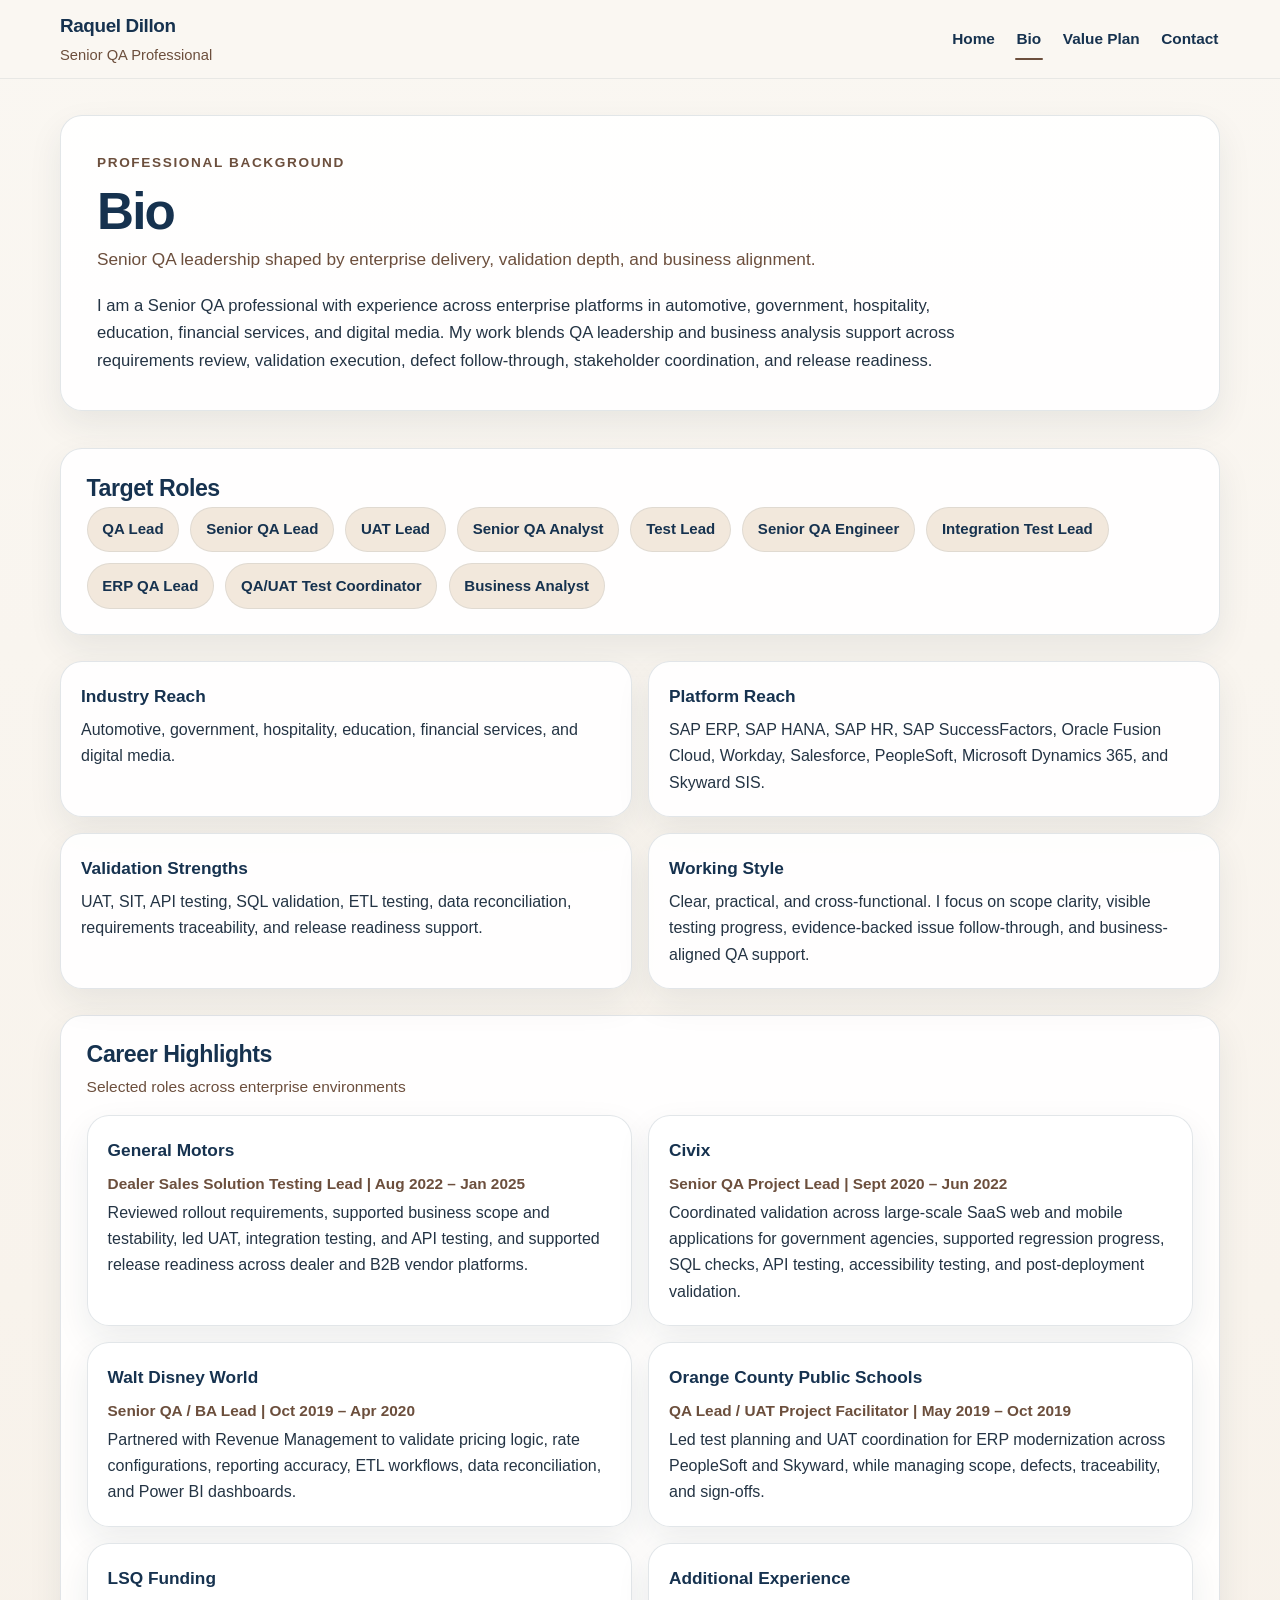
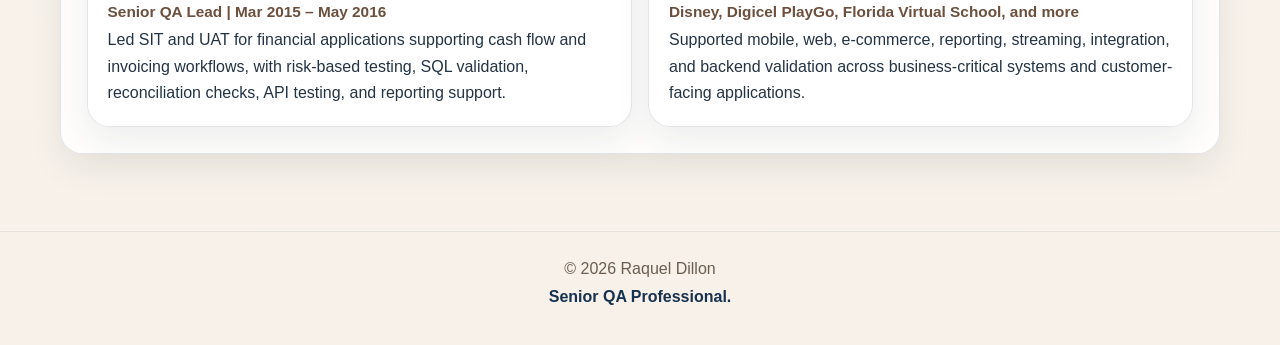
==== commit 960b67b5: "Update bio.html" ====
--- a/bio.html
+++ b/bio.html
@@ -142,12 +142,7 @@
             </article>
           </div>
 
-          <div class="note-box">
-            <strong>AI-Assisted Support</strong>
-            <p>
-              Where appropriate, I use AI tools to help analyze requirements, generate test scenarios, identify edge cases, refine test cases, improve defect descriptions, and draft QA summaries.
-            </p>
-          </div>
+          
         </div>
       </div>
     </section>
--- a/styles.css
+++ b/styles.css
@@ -1,17 +1,17 @@
 :root {
   --navy: #16324f;
-  --navy-2: #21486f;
-  --brown: #6b4f3b;
-  --brown-2: #8a6a52;
+  --navy-2: #23496f;
+  --brown: #6c4f3d;
+  --brown-2: #8b6a54;
   --beige: #e8dccd;
-  --beige-2: #f4ede4;
+  --beige-2: #f2e8dc;
   --cream: #faf7f2;
   --white: #ffffff;
   --text: #243444;
-  --muted: #6a5a4b;
+  --muted: #6a5d51;
   --border: rgba(22, 50, 79, 0.12);
-  --shadow: 0 14px 34px rgba(36, 52, 68, 0.08);
-  --shadow-soft: 0 8px 20px rgba(36, 52, 68, 0.05);
+  --shadow: 0 14px 34px rgba(29, 45, 68, 0.08);
+  --shadow-soft: 0 8px 18px rgba(29, 45, 68, 0.05);
   --radius-lg: 22px;
   --radius-md: 16px;
   --max-width: 1160px;
@@ -30,8 +30,8 @@
 body {
   margin: 0;
   font-family: "Segoe UI", "Helvetica Neue", Arial, sans-serif;
-  background: linear-gradient(180deg, var(--cream) 0%, #f7f1e8 100%);
   color: var(--text);
+  background: linear-gradient(180deg, var(--cream) 0%, #f7f1e9 100%);
   line-height: 1.65;
 }
 
@@ -59,12 +59,12 @@
   position: sticky;
   top: 0;
   z-index: 1000;
-  background: rgba(250, 247, 242, 0.92);
+  background: rgba(250, 247, 242, 0.94);
   backdrop-filter: blur(10px);
   border-bottom: 1px solid rgba(22, 50, 79, 0.08);
 }
 
-.site-header .container {
+.header-inner {
   min-height: 78px;
   display: flex;
   justify-content: space-between;
@@ -97,99 +97,186 @@
 .site-nav {
   display: flex;
   align-items: center;
-  gap: 1.1rem;
+  gap: 1.15rem;
   flex-wrap: wrap;
 }
 
 .site-nav a {
+  position: relative;
+  color: var(--navy);
   font-size: 0.96rem;
   font-weight: 600;
-  color: var(--navy);
   padding: 0.35rem 0.1rem;
-  position: relative;
-}
-
-.site-nav a.active::after,
-.site-nav a:hover::after {
+}
+
+.site-nav a::after {
   content: "";
   position: absolute;
   left: 0;
   bottom: -0.15rem;
-  width: 100%;
+  width: 0;
   height: 2px;
   background: var(--brown);
   border-radius: 999px;
+  transition: width 0.2s ease;
+}
+
+.site-nav a:hover::after,
+.site-nav a.active::after {
+  width: 100%;
 }
 
 main {
-  padding: 2.2rem 0 4rem;
-}
-
-.page-hero {
-  padding: 0.5rem 0 1.6rem;
+  padding: 2rem 0 4rem;
+}
+
+.hero-section {
+  padding: 0.5rem 0 1.5rem;
+}
+
+.inner-hero {
+  padding-top: 0.25rem;
 }
 
 .hero-card,
 .panel,
-.card,
+.info-card,
+.experience-card,
 .phase-card,
-.experience-card,
 .contact-card {
-  background: rgba(255, 255, 255, 0.86);
-  border: 1px solid rgba(22, 50, 79, 0.08);
+  background: rgba(255, 255, 255, 0.9);
+  border: 1px solid var(--border);
+  border-radius: var(--radius-lg);
   box-shadow: var(--shadow);
-  border-radius: var(--radius-lg);
 }
 
 .hero-card {
   padding: 2.25rem;
 }
 
+.eyebrow {
+  margin: 0 0 0.7rem;
+  color: var(--brown);
+  font-size: 0.85rem;
+  text-transform: uppercase;
+  letter-spacing: 0.12em;
+  font-weight: 700;
+}
+
 .page-title {
-  margin: 0 0 0.55rem;
-  font-size: clamp(2.1rem, 4vw, 3.25rem);
+  margin: 0 0 0.45rem;
+  font-size: clamp(2.2rem, 4vw, 3.3rem);
   line-height: 1.02;
   letter-spacing: -0.035em;
   color: var(--navy);
 }
 
-.page-kicker {
+.hero-subtitle {
   margin: 0;
   max-width: 820px;
+  color: var(--brown);
   font-size: 1.08rem;
-  color: var(--brown);
   font-weight: 500;
 }
 
-.hero-intro {
-  margin: 1.1rem 0 1.5rem;
+.hero-copy {
   max-width: 860px;
+  margin: 1.15rem 0 0;
   font-size: 1.04rem;
 }
 
-.section {
+.content-section {
+  padding: 0.8rem 0;
+}
+
+.section-top {
   margin-top: 1.6rem;
 }
 
 .section-title {
-  margin: 0 0 0.4rem;
+  margin: 0 0 0.35rem;
+  color: var(--navy);
   font-size: 1.45rem;
   line-height: 1.15;
   letter-spacing: -0.02em;
-  color: var(--navy);
 }
 
 .section-subtitle {
   margin: 0 0 1rem;
-  font-size: 0.98rem;
   color: var(--brown);
+  font-size: 0.97rem;
+}
+
+.panel {
+  padding: 1.6rem;
+}
+
+.card-grid {
+  display: grid;
+  gap: 1rem;
+}
+
+.two-col {
+  grid-template-columns: repeat(2, minmax(0, 1fr));
+}
+
+.three-col {
+  grid-template-columns: repeat(3, minmax(0, 1fr));
+}
+
+.info-card,
+.experience-card,
+.phase-card,
+.contact-card {
+  padding: 1.25rem;
+}
+
+.info-card h3,
+.experience-card h3,
+.phase-card h3,
+.contact-card h3 {
+  margin: 0 0 0.4rem;
+  color: var(--navy);
+  font-size: 1.08rem;
+}
+
+.info-card p,
+.experience-card p,
+.phase-card p,
+.contact-card p {
+  margin: 0.2rem 0 0;
+}
+
+.role-line {
+  color: var(--brown);
+  font-weight: 700;
+  font-size: 0.96rem;
+}
+
+.pill-list {
+  display: flex;
+  flex-wrap: wrap;
+  gap: 0.7rem;
+  list-style: none;
+  margin: 0;
+  padding: 0;
+}
+
+.pill-list li {
+  padding: 0.58rem 0.92rem;
+  border-radius: 999px;
+  background: var(--beige-2);
+  border: 1px solid rgba(22, 50, 79, 0.08);
+  color: var(--navy);
+  font-size: 0.94rem;
+  font-weight: 600;
 }
 
 .button-row {
   display: flex;
   flex-wrap: wrap;
   gap: 0.85rem;
-  margin: 1.35rem 0 1.4rem;
+  margin-top: 1.4rem;
 }
 
 .btn {
@@ -201,7 +288,6 @@
   border-radius: 999px;
   border: 1px solid var(--navy);
   font-weight: 700;
-  letter-spacing: 0.01em;
   box-shadow: var(--shadow-soft);
   transition: all 0.22s ease;
 }
@@ -238,71 +324,8 @@
 }
 
 .btn-beige:hover {
-  background: #e2d2bf;
-  color: var(--navy);
-}
-
-.role-strip,
-.focus-list,
-.pill-list {
-  display: flex;
-  flex-wrap: wrap;
-  gap: 0.7rem;
-  list-style: none;
-  padding: 0;
-  margin: 0;
-}
-
-.role-strip li,
-.focus-list li,
-.pill-list li {
-  padding: 0.58rem 0.9rem;
-  border-radius: 999px;
-  background: var(--beige-2);
-  color: var(--navy);
-  border: 1px solid rgba(22, 50, 79, 0.08);
-  font-size: 0.94rem;
-  font-weight: 600;
-}
-
-.grid-2 {
-  display: grid;
-  grid-template-columns: repeat(2, minmax(0, 1fr));
-  gap: 1rem;
-}
-
-.grid-3 {
-  display: grid;
-  grid-template-columns: repeat(3, minmax(0, 1fr));
-  gap: 1rem;
-}
-
-.card,
-.panel,
-.phase-card,
-.contact-card,
-.experience-card {
-  padding: 1.25rem;
-}
-
-.card h3,
-.phase-card h3,
-.contact-card h3,
-.experience-card h3 {
-  margin: 0 0 0.4rem;
-  font-size: 1.08rem;
-  color: var(--navy);
-}
-
-.card p,
-.phase-card p,
-.contact-card p,
-.experience-card p {
-  margin: 0.25rem 0 0;
-}
-
-.panel {
-  padding: 1.6rem;
+  background: #dfcfbc;
+  color: var(--navy);
 }
 
 .experience-grid {
@@ -311,35 +334,6 @@
   gap: 1rem;
 }
 
-.company {
-  margin: 0 0 0.35rem;
-  font-size: 1.08rem;
-  color: var(--navy);
-}
-
-.job-title {
-  margin: 0 0 0.55rem;
-  font-size: 0.98rem;
-  font-weight: 700;
-  color: var(--brown);
-}
-
-.text-link {
-  display: inline-flex;
-  align-items: center;
-  gap: 0.35rem;
-  margin-top: 1rem;
-  color: var(--navy);
-  font-weight: 700;
-  text-decoration: underline;
-  text-decoration-color: var(--brown);
-  text-underline-offset: 4px;
-}
-
-.text-link:hover {
-  color: var(--navy-2);
-}
-
 .phase-grid {
   display: grid;
   grid-template-columns: repeat(2, minmax(0, 1fr));
@@ -361,16 +355,33 @@
 
 .phase-card ul {
   margin: 0;
-  padding-left: 1.15rem;
+  padding-left: 1.1rem;
 }
 
 .note-box {
-  margin-top: 1rem;
+  margin-top: 1.15rem;
   padding: 1rem 1.1rem;
   border-left: 4px solid var(--brown);
-  background: linear-gradient(180deg, #f3e8da 0%, #ede0d0 100%);
-  color: var(--text);
+  background: linear-gradient(180deg, #f2e7da 0%, #ecdfd0 100%);
   border-radius: 14px;
+}
+
+.note-box p {
+  margin: 0.45rem 0 0;
+}
+
+.text-link {
+  display: inline-block;
+  margin-top: 1rem;
+  color: var(--navy);
+  font-weight: 700;
+  text-decoration: underline;
+  text-decoration-color: var(--brown);
+  text-underline-offset: 4px;
+}
+
+.text-link:hover {
+  color: var(--navy-2);
 }
 
 .contact-grid {
@@ -381,42 +392,44 @@
 
 .site-footer {
   border-top: 1px solid rgba(22, 50, 79, 0.08);
-  padding: 1.3rem 0 2rem;
+  padding: 1.35rem 0 2rem;
   text-align: center;
   color: var(--muted);
 }
 
+.site-footer p {
+  margin: 0.15rem 0;
+}
+
 .footer-role {
-  display: block;
-  margin-top: 0.35rem;
   color: var(--navy);
   font-weight: 700;
 }
 
 @media (max-width: 980px) {
-  .grid-3,
+  .three-col,
   .experience-grid,
   .contact-grid,
   .phase-grid {
     grid-template-columns: repeat(2, minmax(0, 1fr));
   }
 
-  .site-header .container {
+  .header-inner {
     align-items: flex-start;
     padding: 0.9rem 0;
   }
 }
 
-@media (max-width: 700px) {
-  .grid-2,
-  .grid-3,
+@media (max-width: 720px) {
+  .two-col,
+  .three-col,
   .experience-grid,
   .contact-grid,
   .phase-grid {
     grid-template-columns: 1fr;
   }
 
-  .site-header .container {
+  .header-inner {
     flex-direction: column;
     gap: 0.8rem;
   }
@@ -428,9 +441,9 @@
 
   .hero-card,
   .panel,
-  .card,
+  .info-card,
+  .experience-card,
   .phase-card,
-  .experience-card,
   .contact-card {
     padding: 1rem;
   }
